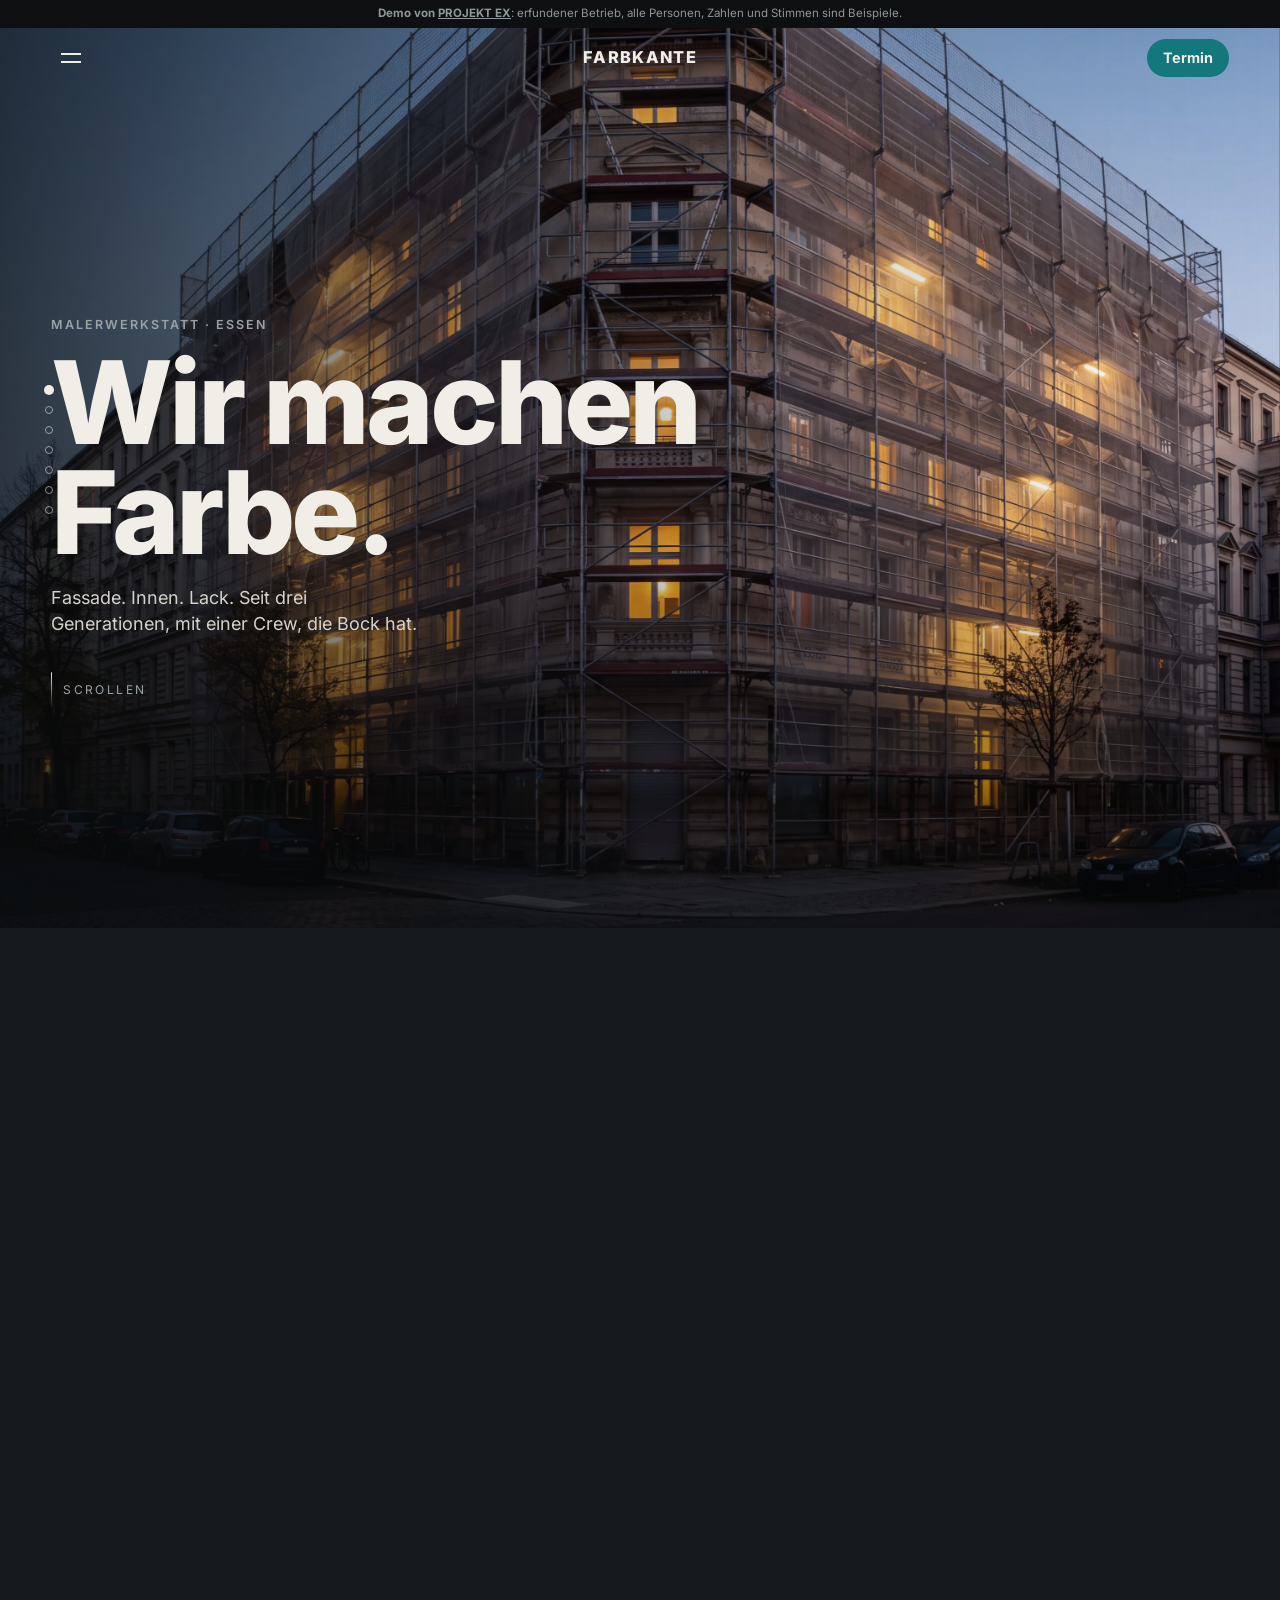
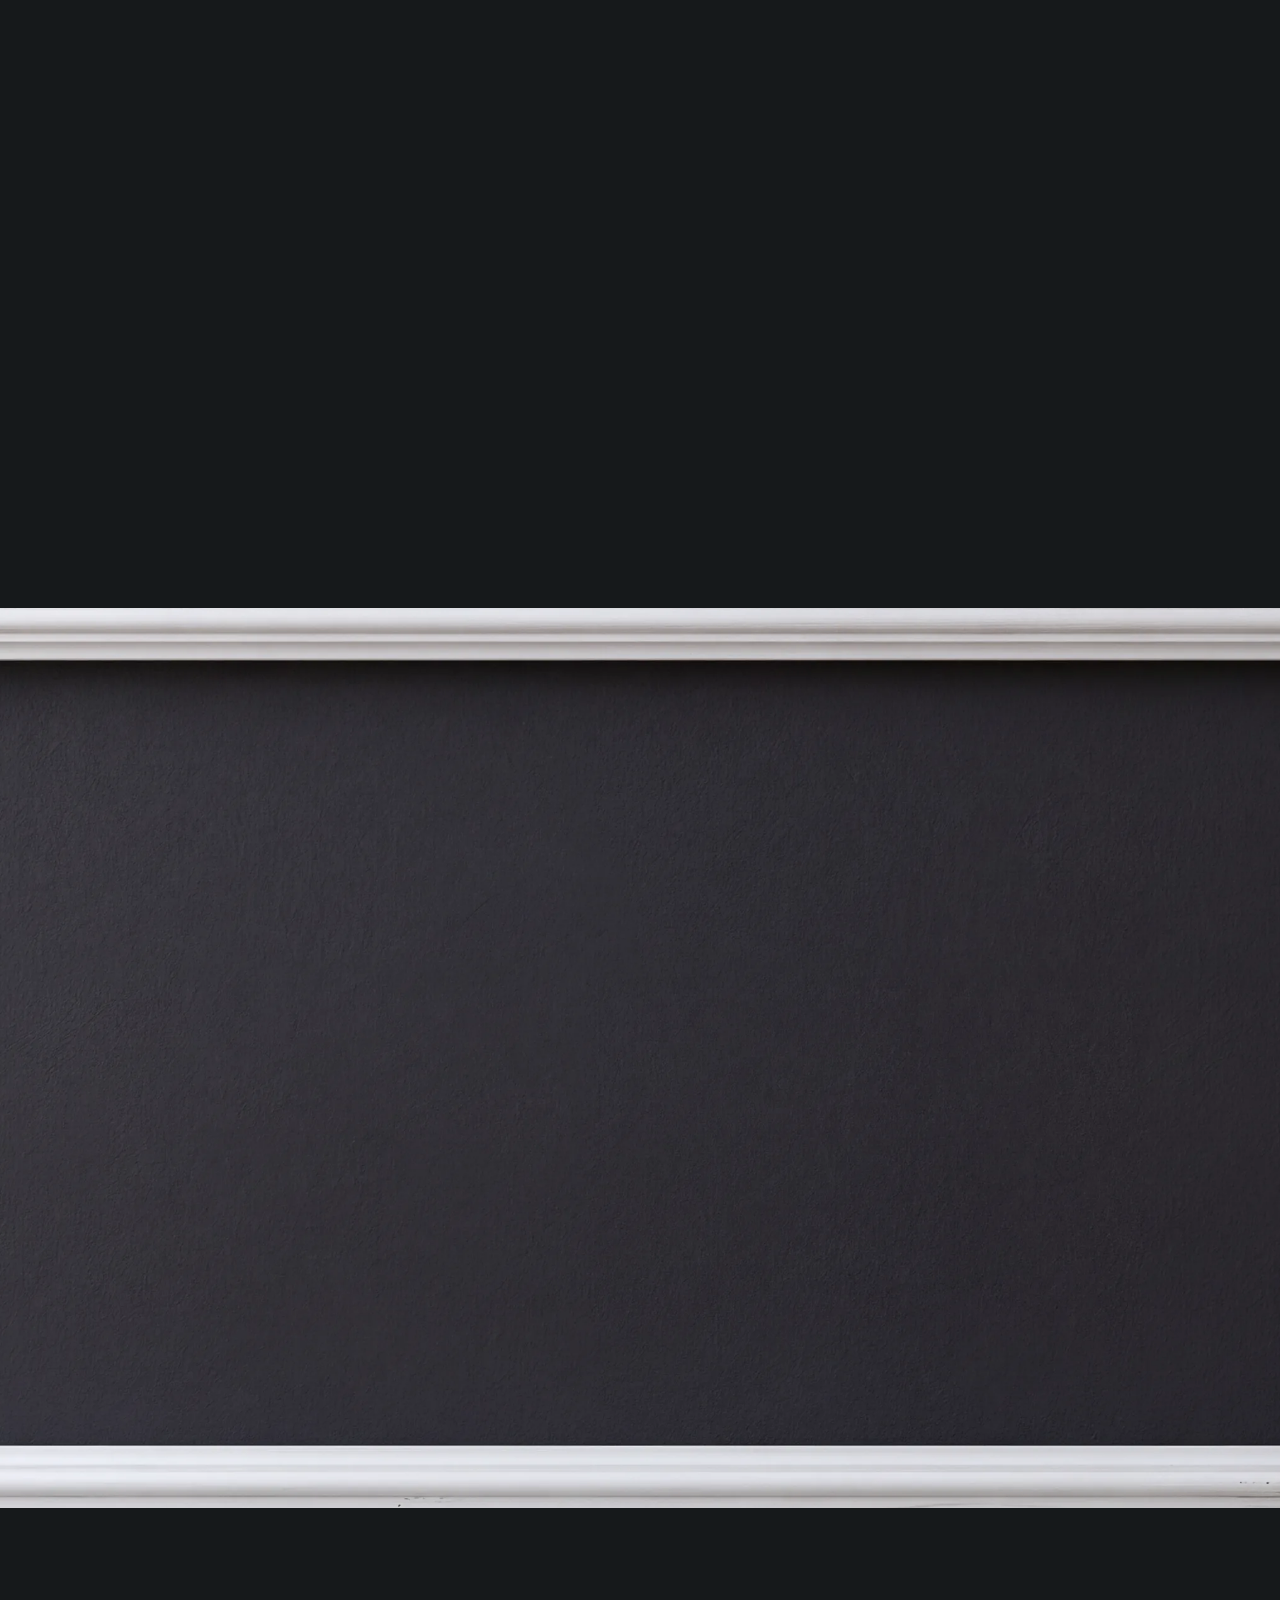
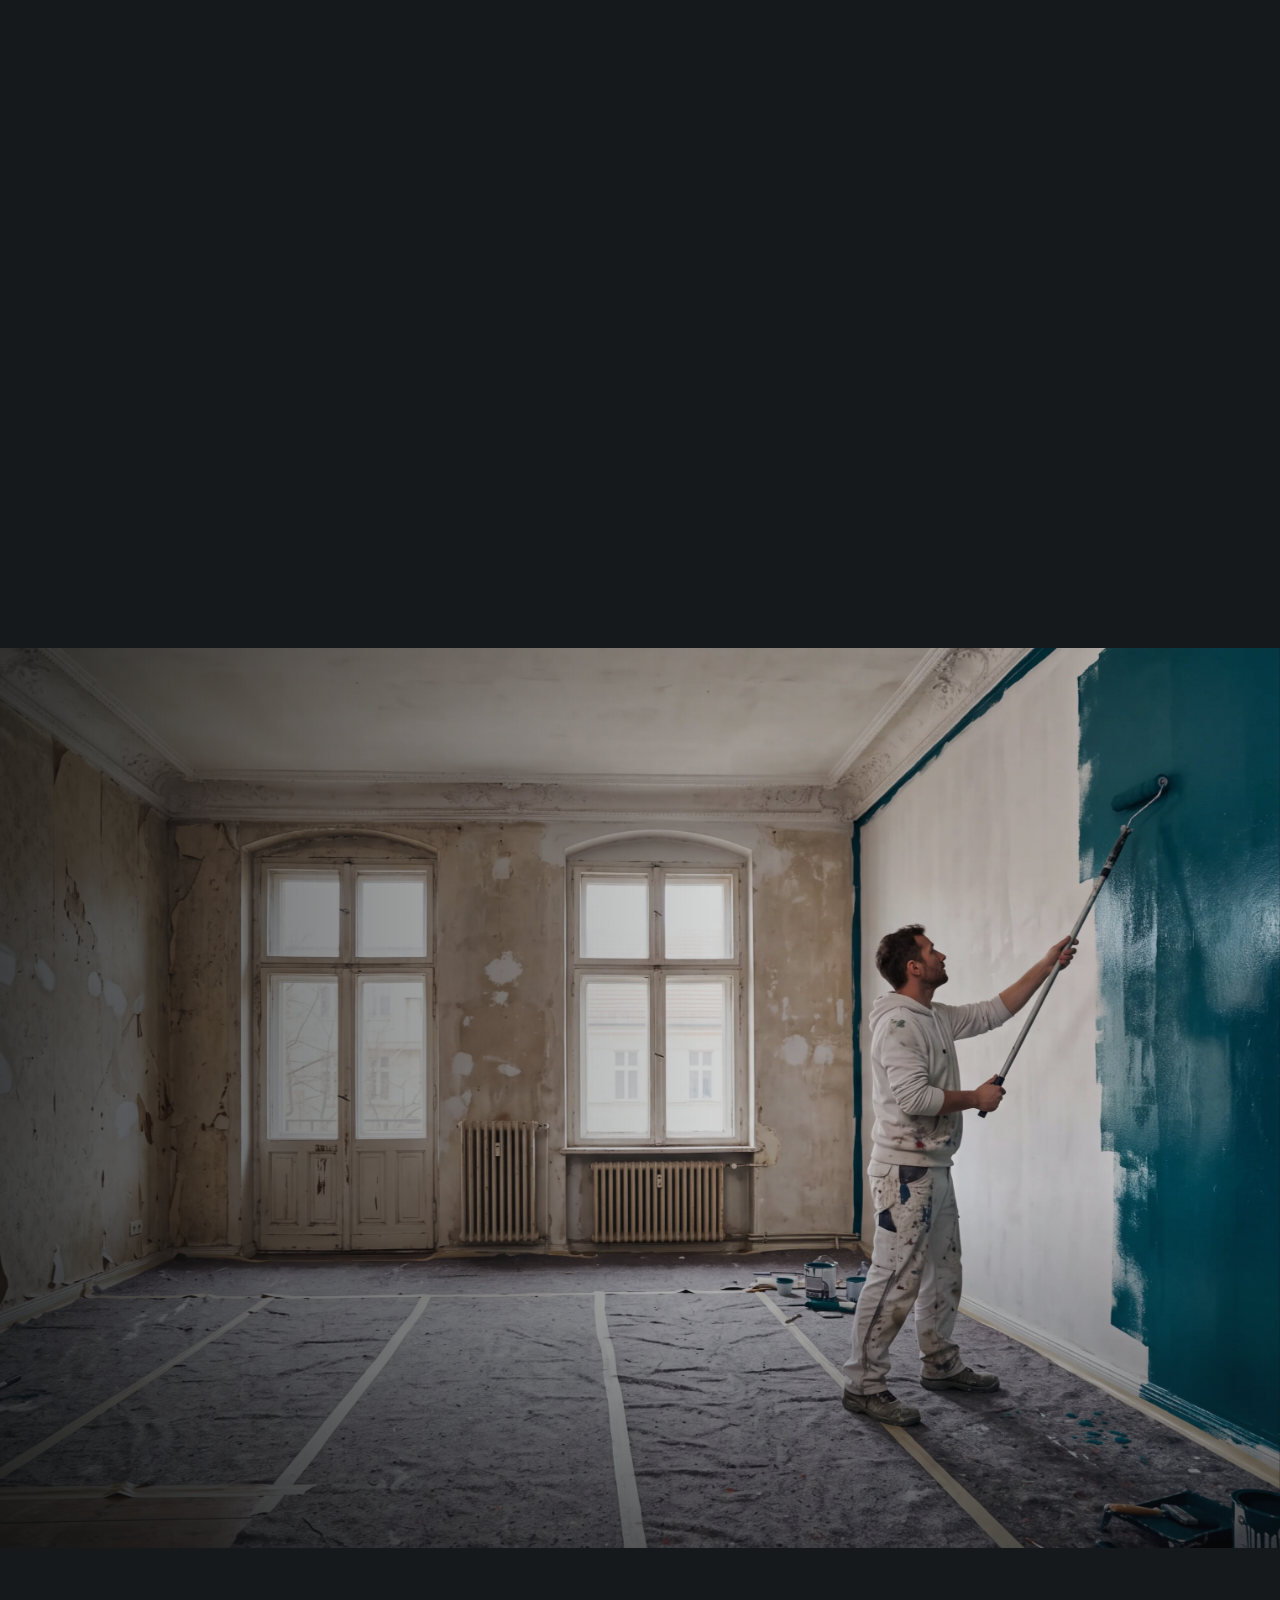
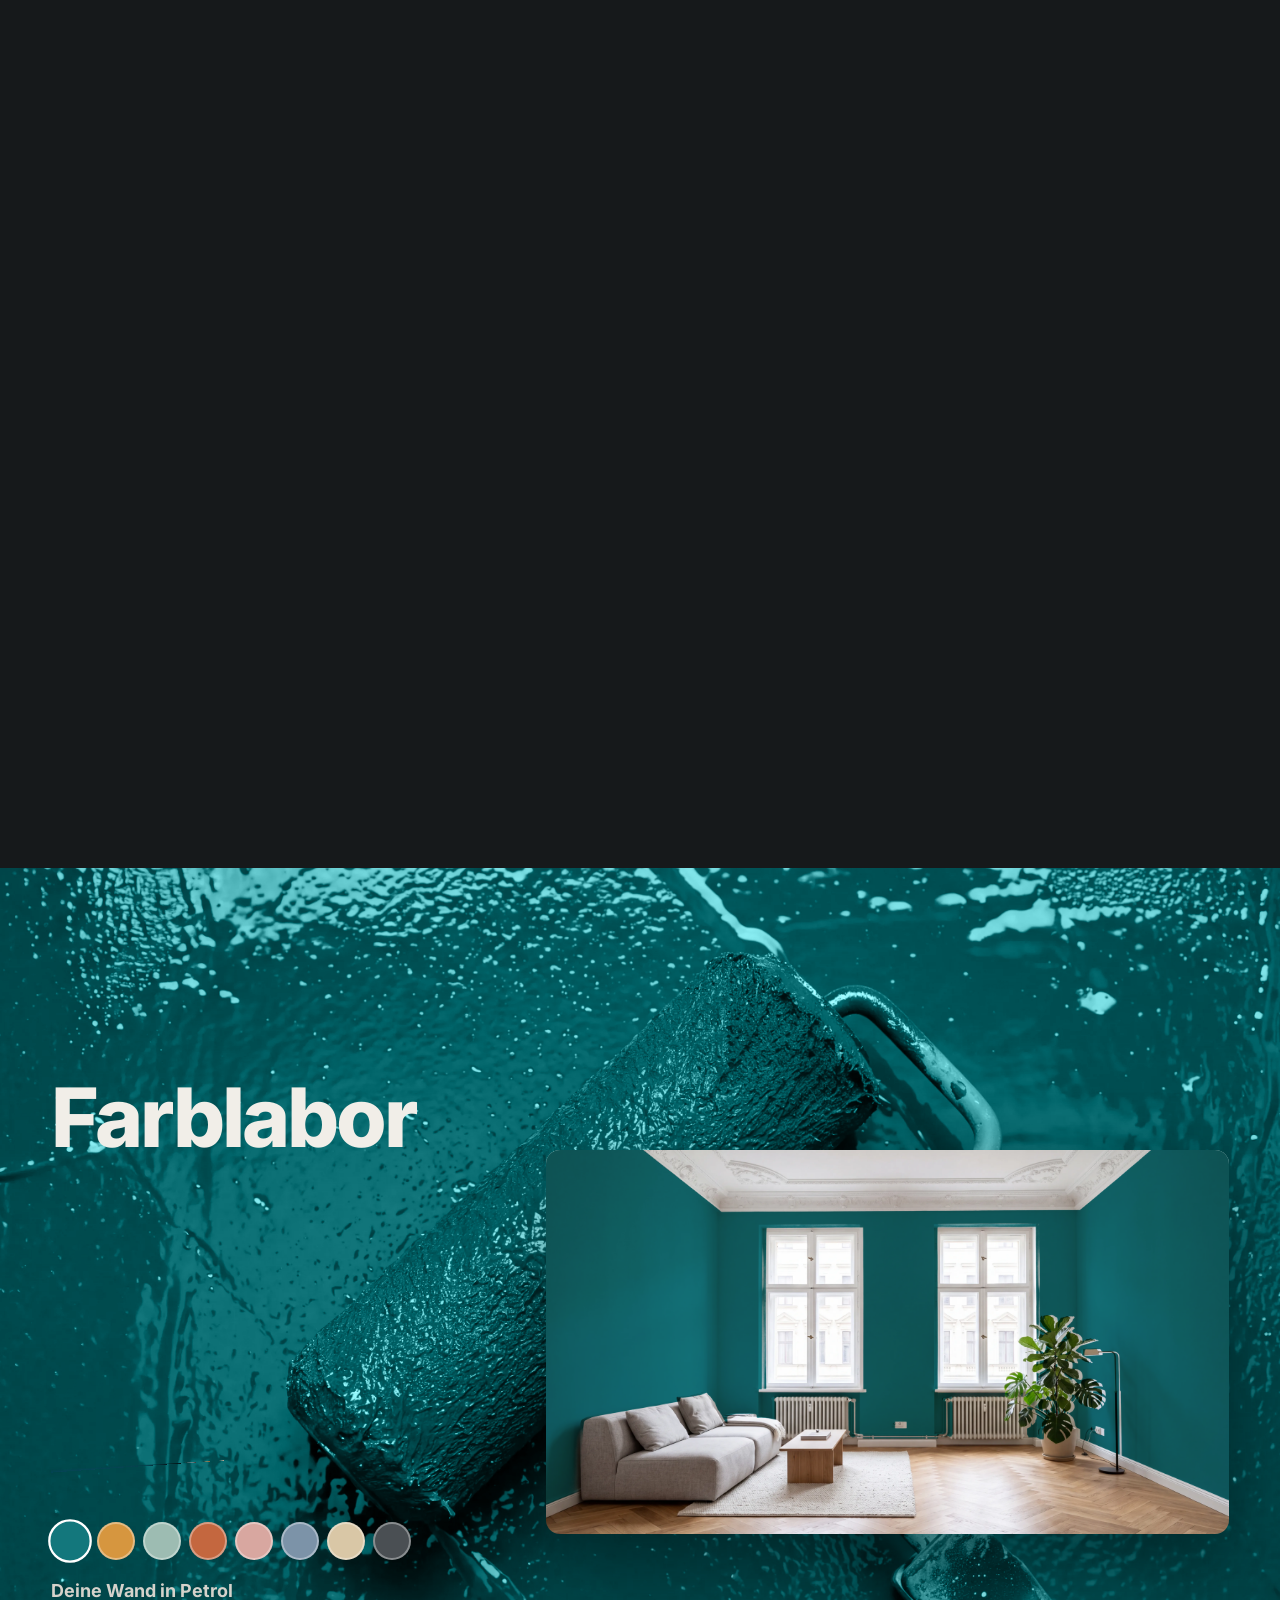
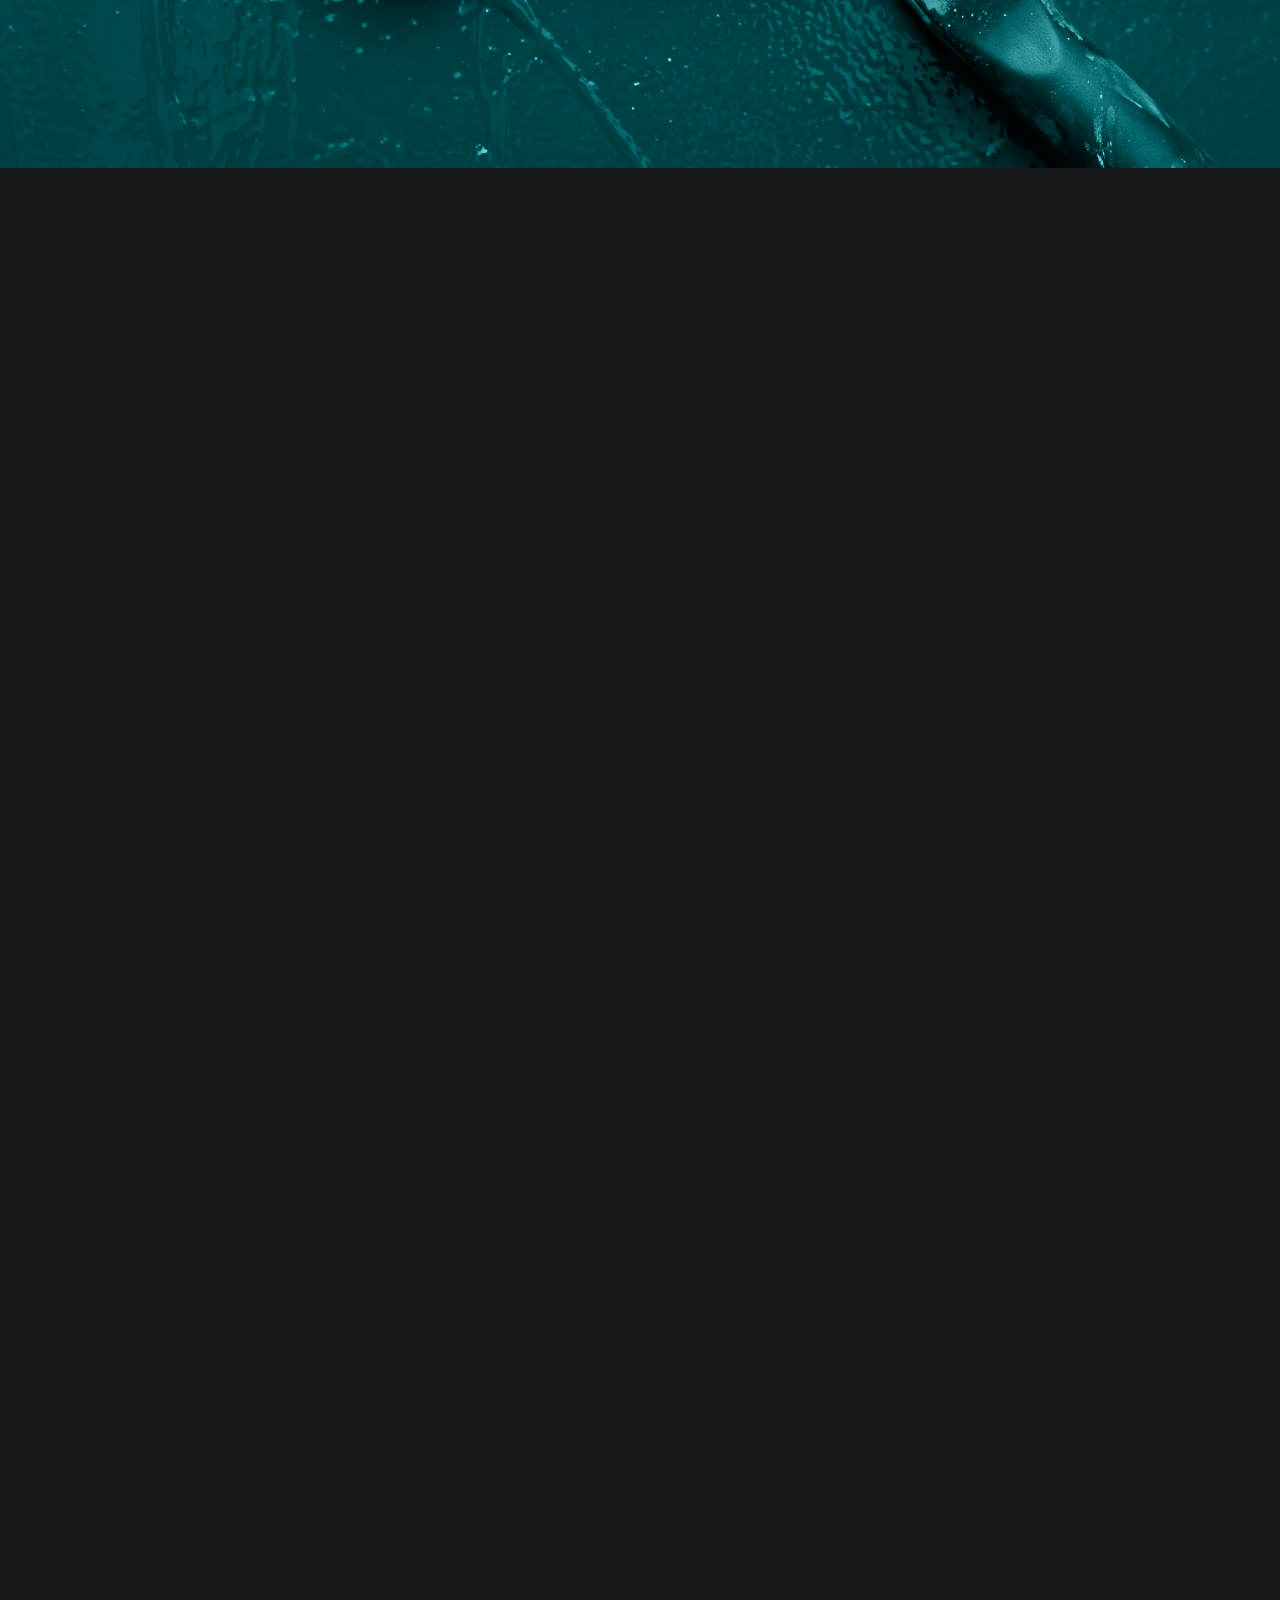
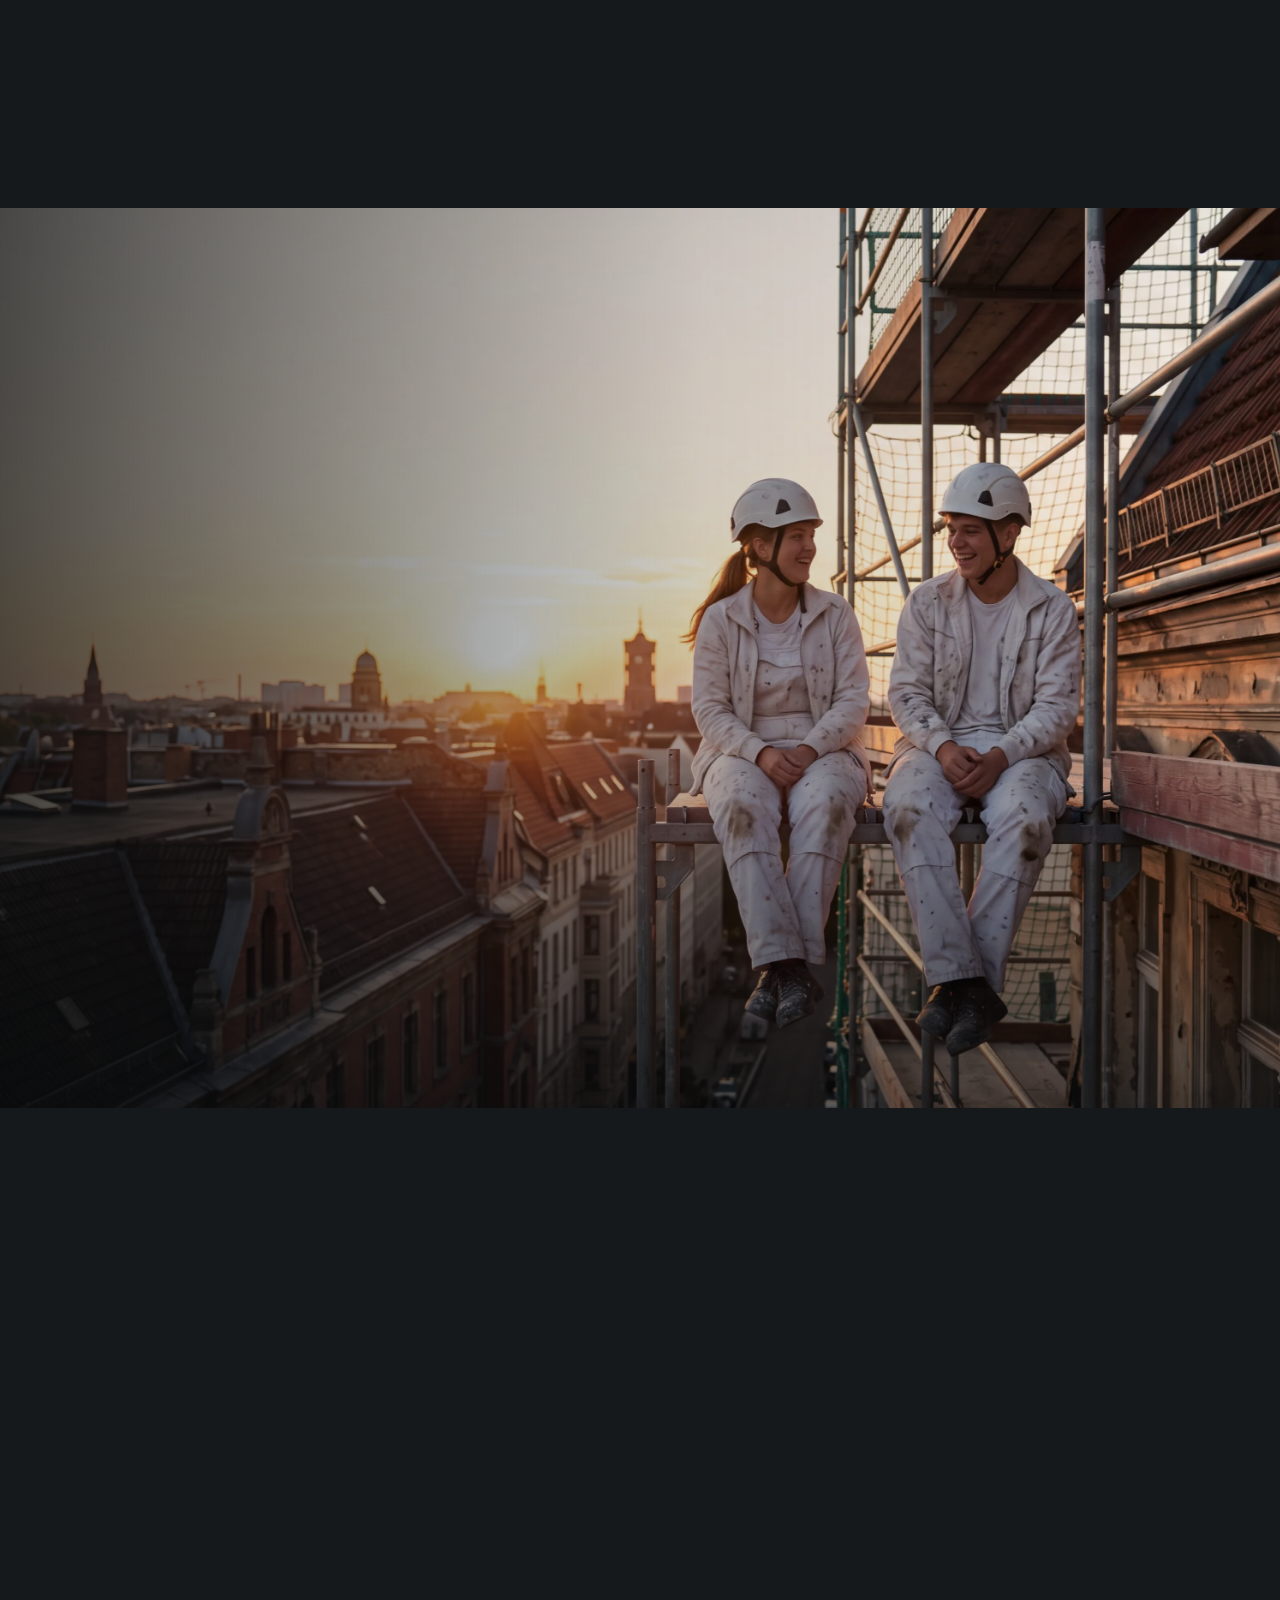
==== site/index.html @ 53152d15 "Karriere: Film (Draft 1) eingebaut Co-Authored-By: Claude Opus 5.5 <noreply@anthropic.com>" ====
<!doctype html>
<html lang="de">
<head>
<meta charset="utf-8">
<meta name="viewport" content="width=device-width,initial-scale=1,viewport-fit=cover">
<title>FARBKANTE Malerwerkstatt (Demo)</title>
<meta name="description" content="Demo von PROJEKT EX: Website für einen erfundenen Maler- und Lackiererbetrieb.">
<meta name="theme-color" content="#16191b">
<link rel="icon" href="data:image/svg+xml,%3Csvg xmlns='http://www.w3.org/2000/svg' viewBox='0 0 64 64'%3E%3Crect width='64' height='64' rx='14' fill='%2316191b'/%3E%3Crect x='10' y='22' width='38' height='16' rx='4' fill='%23138086'/%3E%3Cpath d='M48 30h6v14H36v8' fill='none' stroke='%23e9e6df' stroke-width='4'/%3E%3C/svg%3E">
<link rel="stylesheet" href="assets/css/style.css?v=1795150865">
<script>try{fetch('version.txt?'+Date.now(),{cache:'no-store'}).then(function(r){return r.ok?r.text():''}).then(function(v){v=v.trim();if(v&&v!=='1795150865'&&location.search.indexOf('v='+v)<0){var u=new URL(location.href);u.searchParams.set('v',v);location.replace(u.href)}}).catch(function(){})}catch(e){}</script>
</head>
<body>
<div class="demo"><span class="for">So könnte das für <span data-firma></span> aussehen. </span><b>Demo von <a href="https://projektex.de/" rel="noopener">PROJEKT EX</a></b>: erfundener Betrieb, alle Personen, Zahlen und Stimmen sind Beispiele.</div>

<header class="nav">
  <button class="nav-menu" aria-label="Menü öffnen" aria-expanded="false"><span></span><span></span></button>
  <a class="nav-brand" href="#top">FARBKANTE</a>
  <a class="nav-cta" href="#termin">Termin</a>
</header>
<nav class="menu" aria-label="Kapitel">
  <a href="#fassade">Fassade</a><a href="#leistungen">Leistungen</a><a href="#raum">Raum für Raum</a><a href="#farblabor">Farblabor</a><a href="#foto">Angebot per Foto</a><a href="#karriere">Karriere</a><a href="#bewerben">Bewerben</a><a href="#termin">Termin</a>
</nav>
<div class="dots" aria-hidden="true"></div>

<main id="top">

<!-- 1 FILM: Fassade -->
<section class="ch film" id="fassade" data-ch="fassade" style="--h:420vh">
  <div class="stage">
    <div class="media">
      <video class="vid" muted playsinline preload="auto" data-src="assets/vid/fassade"></video>
      <img class="still" data-img="f1-geruest-netz" alt="Altbau mit Gerüst und Netz in der Dämmerung">
    </div>
    <div class="shade"></div>
    <div class="beat b-hero">
      <p class="kicker">Malerwerkstatt · Essen</p>
      <h1>Wir machen<br>Farbe.</h1>
      <p class="sub">Fassade. Innen. Lack. Seit drei Generationen, mit einer Crew, die Bock hat.</p>
      <p class="hint">Scrollen</p>
    </div>
    <div class="beat b-2"><h2>Erst das Gerüst.</h2></div>
    <div class="beat b-3"><h2>Dann die Farbe.</h2></div>
    <div class="tag">Fassade</div>
    <div class="window">
      <img class="still" data-img="f3-fenster" alt="Offenes Fenster in frisch gestrichener Ockerfassade">
    </div>
    <div class="wipe"></div>
  </div>
</section>

<!-- 2 MOTION: Leistungen -->
<section class="ch motion" id="leistungen" data-ch="leistungen" style="--h:360vh">
  <div class="stage">
    <img class="still frame-img" data-img="m2-rahmen" alt="">
    <div class="frame-in">
      <div class="stripes">
        <img class="stripe-img" data-img="m1-streifen" alt="">
        <button class="stripe" data-i="0" style="--c:var(--teal)"><span>Innen</span></button>
        <button class="stripe" data-i="1" style="--c:var(--ochre)"><span>Fassade</span></button>
        <button class="stripe" data-i="2" style="--c:var(--cream)"><span>Lack</span></button>
        <button class="stripe" data-i="3" style="--c:var(--sage)"><span>Tapete</span></button>
        <button class="stripe" data-i="4" style="--c:var(--grey)"><span>Spachtel</span></button>
      </div>
      <img class="roller" data-img="r1-rolle" data-png alt="">
    </div>
    <div class="ch-title"><p class="kicker">Was wir machen · Tippe auf einen Streifen</p></div>
    <div class="sheet" hidden>
      <button class="sheet-x" aria-label="Schließen">×</button>
      <p class="kicker"></p><h3></h3><p class="txt"></p>
      <ul class="pts"></ul>
    </div>
  </div>
</section>

<!-- 3 FILM: Raum für Raum -->
<section class="ch film" id="raum" data-ch="raum" style="--h:380vh">
  <div class="stage">
    <div class="media">
      <video class="vid" muted playsinline preload="auto" data-src="assets/vid/raum"></video>
      <img class="still" data-img="f4-raum" alt="Maler rollt Petrol auf die Wand eines Altbauzimmers">
    </div>
    <div class="shade"></div>
    <div class="beat b-1"><p class="kicker">Innen</p><h2>Raum für Raum.</h2></div>
    <ol class="steps" aria-label="Ablauf">
      <li>Abdecken</li><li>Spachteln</li><li>Grundieren</li><li>Streichen</li>
    </ol>
    <div class="beat b-2"><h2>Sauber.<br>Pünktlich.<br>Abgedeckt.</h2></div>
    <div class="tag">Raum für Raum</div>
    <div class="rollover">
      <img class="still" data-img="m3-teal-rolle" alt="">
    </div>
  </div>
</section>

<!-- 4 MOTION: Farblabor + Angebot per Foto -->
<section class="ch motion" id="farblabor" data-ch="farblabor" style="--h:460vh">
  <div class="stage">
    <img class="still lab-bg" data-img="m3-teal-rolle" alt="">
    <div class="lab-tint"></div>
    <div class="lab">
      <div class="lab-l">
        <h2 class="lab-h">Farblabor</h2>
        <div class="fan"><img class="still" data-img="m4-faecher" alt="Farbfächer"></div>
        <div class="chips" role="radiogroup" aria-label="Wandfarbe"></div>
        <p class="sub lab-name"></p>
      </div>
      <div class="lab-r">
        <div class="room" data-need="m5a-raum-weiss">
          <img class="still" data-img="m5a-raum-weiss" alt="Wohnzimmer im Altbau">
          <div class="wall"></div>
        </div>
        <div class="phone-scene" id="foto" data-need="m6-handy-wand">
          <img class="still" data-img="m6-handy-wand" alt="Hand hält Handy vor die Wand">
          <div class="screen">
            <div class="cam">
              <div class="measure"><i></i><i></i><i></i><i></i><b class="m2">0 m²</b></div>
            </div>
            <label class="shot">Angebot per Foto<input type="file" accept="image/*" capture="environment" hidden></label>
          </div>
        </div>
      </div>
    </div>
    <div class="calc">
      <p class="kicker">Angebot per Foto</p>
      <h3>Wand fotografieren. Maße schieben. Fertig.</h3>
      <label>Breite <output data-o="w"></output><input type="range" min="2" max="9" step="0.5" value="4.5" data-k="w"></label>
      <label>Höhe <output data-o="h"></output><input type="range" min="2.2" max="4.2" step="0.1" value="3.2" data-k="h"></label>
      <label>Wände <output data-o="n"></output><input type="range" min="1" max="4" step="1" value="4" data-k="n"></label>
      <p class="res"><b data-o="a">0</b> m² Wandfläche</p>
      <p class="fine">Kein Preis, keine Anmeldung. Der Meister meldet sich mit einem Termin.</p>
    </div>
  </div>
</section>

<!-- 5 FILM: Karriere -->
<section class="ch film" id="karriere" data-ch="karriere" style="--h:620vh">
  <div class="stage">
    <div class="media">
      <video class="vid" muted playsinline preload="auto" data-src="assets/vid/karriere"></video>
      <img class="still" data-img="f5-karriere" alt="Malerin und Azubi sitzen bei Sonnenuntergang auf dem Gerüst">
    </div>
    <div class="shade"></div>
    <div class="pk-dim"></div>
    <div class="beat b-1"><p class="kicker">Ausbildung & Jobs</p><h2>Oben ist die<br>Aussicht besser.</h2></div>
    <div class="pks" aria-label="Was du bei uns bekommst">
      <div class="pk" data-s="0"><span class="pk-n">01 / 05</span><div class="pk-w"><i class="pk-s"></i><h3>Feste Crew.</h3></div><p>Statt Zeitarbeit. Du weißt, mit wem du morgen auf dem Gerüst stehst.</p></div>
      <div class="pk" data-s="1"><span class="pk-n">02 / 05</span><div class="pk-w"><i class="pk-s"></i><h3>Führerschein?</h3></div><p>Zahlen wir. Klasse B, ab dem zweiten Lehrjahr.</p></div>
      <div class="pk" data-s="3"><span class="pk-n">03 / 05</span><div class="pk-w"><i class="pk-s"></i><h3>Meister?</h3></div><p>Zahlen wir mit. Und du bekommst die Zeit dafür.</p></div>
      <div class="pk dark" data-s="2"><span class="pk-n">04 / 05</span><div class="pk-w"><i class="pk-s"></i><h3>Eigenes Werkzeug.</h3></div><p>Ab Tag 1. Deine Rolle, dein Spachtel, deine Kiste.</p></div>
      <div class="pk" data-s="0"><span class="pk-n">05 / 05</span><div class="pk-w"><i class="pk-s"></i><h3>Bock auf Farbe?</h3></div><p>Bewerben dauert 60 Sekunden. Scroll weiter.</p></div>
    </div>
  </div>
</section>

<!-- 6 MOTION: Bewerben in 60 Sekunden -->
<section class="ch motion" id="bewerben" data-ch="bewerben">
  <div class="stage static">
    <i class="ap-bg s0" data-stroke="0"></i><i class="ap-bg s1" data-stroke="1"></i>
    <div class="apply">
      <div class="phone3d">
        <div class="phone">
          <div class="island"></div>
          <div class="pscreen">
            <div class="ps-top"><b>FARBKANTE</b><span class="prog">Schritt 1 von 6</span></div>
            <div class="ps-bar"><i></i></div>
            <div class="deck" aria-live="polite"></div>
            <div class="deck-nav"><button class="no" aria-label="Links">←</button><span class="dn-hint">wischen oder tippen</span><button class="yes" aria-label="Rechts">→</button></div>
          </div>
        </div>
      </div>
      <div class="apply-t">
        <p class="kicker">Jobs & Ausbildung</p>
        <h2>Bewerben in<br><span class="mk"><i class="mk-s" data-stroke="0"></i><span>60 Sekunden.</span></span><br>Ohne Lebenslauf.</h2>
        <p class="ap-sub">Fünf Fragen wischen, Kontakt eintragen, fertig. Wir rufen dich an.</p>
        <div class="roles" role="radiogroup" aria-label="Ich will"><button aria-pressed="true">Ausbildung</button><button aria-pressed="false">Geselle</button><button aria-pressed="false">Quereinstieg</button></div>
        <div class="clock"><svg viewBox="0 0 44 44" aria-hidden="true"><circle cx="22" cy="22" r="19"/><circle class="ring" cx="22" cy="22" r="19"/></svg><div><small>Deine Zeit</small><b>0:00</b></div></div>
      </div>
    </div>
  </div>
</section>

<!-- 7 MOTION: Finale -->
<section class="ch motion" id="termin" data-ch="finale" style="--h:150vh">
  <div class="stage">
    <div class="paint">
      <i class="fin-s" data-stroke="0"></i>
      <div class="word">FARBKANTE</div>
      <img class="roller" data-img="r1-rolle" data-png alt="">
    </div>
    <div class="fin">
      <p class="stars" aria-label="5 von 5 Sternen (Beispiel)">★★★★★ <small>4,9 aus 212 Bewertungen · Beispiel</small></p>
      <div class="btns"><button class="btn" data-open="termin">Termin anfragen</button><a class="btn ghost" href="#bewerben">Jetzt bewerben</a></div>
    </div>
  </div>
</section>

<section class="stimmen" aria-label="Bewertungen (Beispiel)">
  <div class="cards">
    <figure><blockquote>„Alles abgedeckt, alles sauber, am Freitag fertig wie versprochen.“</blockquote><figcaption>Sandra K. · Wohnung, Rüttenscheid · Beispiel</figcaption></figure>
    <figure><blockquote>„Die Fassade sieht aus wie neu. Das Gerüst stand keinen Tag länger als nötig.“</blockquote><figcaption>Hausverwaltung M. · Beispiel</figcaption></figure>
    <figure><blockquote>„Farbe im Farblabor ausgesucht, Foto geschickt, zwei Tage später war der Meister da.“</blockquote><figcaption>Jonas B. · Altbau, Holsterhausen · Beispiel</figcaption></figure>
  </div>
  <div class="social"><span>Instagram</span><span>TikTok</span><span>WhatsApp</span><span>Google</span><small>Beispiel-Kanäle</small></div>
</section>

<footer class="foot">
  <p><b>FARBKANTE</b> Malerwerkstatt · Musterstraße 1 · 45127 Essen (Demo)</p>
  <p><a href="#termin">Termin</a> · <a href="#bewerben">Jobs</a> · <span>Impressum</span> · <span>Datenschutz</span></p>
</footer>
</main>

<dialog class="modal" id="m-termin">
  <form method="dialog">
    <h3>Termin anfragen</h3>
    <label>Was soll gemacht werden?<select><option>Innen streichen</option><option>Fassade</option><option>Lackieren</option><option>Tapezieren</option><option>Spachteltechnik</option></select></label>
    <label>Name<input type="text" autocomplete="off"></label>
    <label>Telefon<input type="tel" autocomplete="off"></label>
    <p class="fine">Demo: Es wird nichts gesendet.</p>
    <button class="btn">Anfrage senden</button>
  </form>
</dialog>
<div class="toast" role="status" hidden></div>

<script src="assets/js/img.js?v=1795150865"></script>
<script src="assets/js/app.js?v=1795150865"></script>
</body>
</html>
---- site/assets/css/style.css ----
@font-face{font-family:"Inter";src:url("../fonts/inter.woff2") format("woff2");font-weight:100 900;font-display:swap}
@font-face{font-family:"Grotesk";src:url("../fonts/grotesk.woff2") format("woff2");font-weight:300 700;font-display:swap}

:root{
  --bg:#16191b;--bg2:#1e2225;--bg3:#262b2f;--ink:#f1eee8;--muted:#9aa2a6;--line:rgba(241,238,232,.14);
  --teal:#13777c;--teal-d:#0c5559;--ochre:#d6963f;--cream:#e8dcc4;--sage:#9dbcb2;--grey:#74787a;--gold:#f2c14e;
  --r:14px;--pad:clamp(16px,4vw,56px);
  --h1:clamp(3rem,9vw,8.4rem);--h2:clamp(2.2rem,6vw,5.4rem);--h3:clamp(1.3rem,2.4vw,1.9rem);
  color-scheme:dark;
}
@media (prefers-color-scheme:dark){:root:not([data-theme="light"]){--bg:#16191b}}
:root[data-theme="dark"]{--bg:#16191b}

*{box-sizing:border-box}
html{scroll-behavior:auto;-webkit-text-size-adjust:100%}
body{margin:0;background:var(--bg);color:var(--ink);font-family:Inter,system-ui,sans-serif;line-height:1.45;overflow-x:hidden}
img,video{display:block}
button{font:inherit;color:inherit;background:none;border:0;cursor:pointer}
a{color:inherit}
h1,h2,h3{font-weight:800;letter-spacing:-.035em;line-height:.95;margin:0}
h1{font-size:var(--h1)}h2{font-size:var(--h2)}h3{font-size:var(--h3);line-height:1.1}
.kicker{font-size:.78rem;letter-spacing:.16em;text-transform:uppercase;color:var(--muted);margin:0 0 .9rem;font-weight:600}
.sub{color:#d5d2cb;font-size:clamp(1rem,1.4vw,1.2rem);max-width:34ch;margin:1.1rem 0 0}
.fine{font-size:.78rem;color:var(--muted)}

/* Demo-Leiste + Kopf */
.demo{position:relative;z-index:60;background:#0d0f10;color:#8f979b;font-size:.72rem;padding:6px var(--pad);text-align:center;line-height:1.35}
.demo .for{display:none}.has-firma .demo .for{display:inline;color:var(--ink)}
.nav{position:fixed;z-index:50;top:28px;left:0;right:0;display:grid;grid-template-columns:1fr auto 1fr;align-items:center;padding:10px var(--pad);transition:top .3s,background .3s}
.scrolled .nav{top:0;background:rgba(16,18,19,.72);backdrop-filter:blur(10px);-webkit-backdrop-filter:blur(10px)}
.nav-brand{justify-self:center;font-weight:800;letter-spacing:.08em;text-decoration:none;font-size:1.02rem}
.nav-menu{justify-self:start;width:40px;height:40px;display:grid;place-content:center;gap:6px}
.nav-menu span{display:block;width:20px;height:2px;background:var(--ink);transition:transform .3s}
.menu-open .nav-menu span:first-child{transform:translateY(4px) rotate(45deg)}.menu-open .nav-menu span:last-child{transform:translateY(-4px) rotate(-45deg)}
.nav-cta{justify-self:end;text-decoration:none;font-weight:700;font-size:.9rem;padding:.55rem 1rem;border-radius:99px;background:var(--teal)}
.menu{position:fixed;inset:0;z-index:45;background:rgba(14,16,17,.96);display:flex;flex-direction:column;justify-content:center;gap:.4rem;padding:var(--pad);opacity:0;pointer-events:none;transition:opacity .35s}
.menu a{font-size:clamp(1.8rem,5vw,3.4rem);font-weight:800;letter-spacing:-.03em;text-decoration:none;transform:translateY(12px);transition:transform .4s,color .2s}
.menu a:hover{color:var(--teal)}
.menu-open .menu{opacity:1;pointer-events:auto}.menu-open .menu a{transform:none}
.dots{position:fixed;z-index:40;left:calc(var(--pad) - 6px);top:50%;transform:translateY(-50%);display:flex;flex-direction:column;gap:12px}
.dots i{width:8px;height:8px;border-radius:50%;border:1.5px solid rgba(241,238,232,.55);transition:background .3s,transform .3s}
.dots i.on{background:var(--ink);transform:scale(1.25)}

/* Kapitel */
.ch{position:relative;height:var(--h,300vh)}
.stage{position:sticky;top:0;height:100vh;height:100svh;overflow:hidden;background:var(--bg)}
.stage.static{position:relative;height:auto;min-height:100svh}
.still,.vid{position:absolute;inset:0;width:100%;height:100%;object-fit:cover}
.ph{background:linear-gradient(135deg,#22282c,#14171a)}
.ph::after{content:attr(data-ph);position:absolute;left:50%;top:50%;transform:translate(-50%,-50%);font-size:.75rem;color:#59636a;letter-spacing:.1em;text-transform:uppercase;white-space:nowrap}
.media{position:absolute;inset:0;transform:scale(var(--z,1));transform-origin:var(--zo,50% 50%);will-change:transform}
.vid{opacity:0;transition:opacity .4s}.has-vid .vid{opacity:1}.has-vid .media>.still{opacity:0}
.shade{position:absolute;inset:0;background:linear-gradient(90deg,rgba(10,12,13,.72),rgba(10,12,13,.18) 55%,transparent),linear-gradient(0deg,rgba(10,12,13,.55),transparent 40%);pointer-events:none}
.beat{position:absolute;left:var(--pad);right:var(--pad);bottom:clamp(90px,16vh,170px);opacity:0;transform:translateY(24px);will-change:opacity,transform;pointer-events:none}
.beat.b-hero{bottom:auto;top:50%;transform:translateY(-40%)}
.hint{margin-top:2.2rem;font-size:.75rem;letter-spacing:.2em;text-transform:uppercase;color:var(--muted);display:flex;align-items:center;gap:.7rem}
.hint::before{content:"";width:1px;height:36px;background:linear-gradient(var(--ink),transparent);animation:drip 1.8s infinite}
@keyframes drip{0%{transform:scaleY(0);transform-origin:top}50%{transform:scaleY(1);transform-origin:top}51%{transform-origin:bottom}100%{transform:scaleY(0);transform-origin:bottom}}
.tag{position:absolute;left:var(--pad);bottom:28px;padding:.45rem .8rem;border-radius:8px;background:rgba(14,16,17,.72);font-size:.85rem;font-weight:600;opacity:0;transition:opacity .4s}
.tag.on{opacity:1}

/* Fassade → Fenster */
.window{position:absolute;inset:0;opacity:0;transform:scale(var(--wz,1));transform-origin:50% 48%;will-change:transform,opacity}
.wipe{position:absolute;inset:0;background:var(--bg);opacity:0;pointer-events:none}

/* Leistungen */
.frame-img{transform:scale(var(--fz,1));transform-origin:50% 50%}
.frame-in{position:absolute;left:var(--fx0,21%);top:var(--fy0,19%);width:var(--fw,58%);height:var(--fh,62%)}
.stripes{position:absolute;inset:0}
.stripe-img{display:none}
.stripe{mix-blend-mode:lighten;position:absolute;left:0;width:100%;top:var(--y0);height:var(--bh);background-image:var(--src);background-size:100% calc(100% / var(--bf));background-position:0 var(--bp);background-repeat:no-repeat;clip-path:inset(0 calc(100% - var(--rv,0%)) 0 0);text-align:left;padding-left:clamp(10px,2vw,26px);display:flex;align-items:center}
.stripe.noimg{background:var(--c)}
.stripe span{font-weight:800;font-size:clamp(.95rem,2.3vw,1.9rem);letter-spacing:-.02em;color:#fff;text-shadow:0 1px 10px rgba(0,0,0,.35);opacity:var(--lo,0);transform:translateX(calc((1 - var(--lo,0)) * -14px))}
.stripe[data-i="2"] span{color:#2a2620;text-shadow:none}
.stripe:hover span,.stripe:focus-visible span{text-decoration:underline;text-underline-offset:6px}
.roller{position:absolute;width:clamp(90px,15vw,230px);height:auto;pointer-events:none;transform:translate(-30%,-34%);filter:drop-shadow(0 10px 18px rgba(0,0,0,.45));will-change:left,top}
.roller.ph{width:90px;height:120px}
.ch-title{position:absolute;left:0;right:0;bottom:clamp(14px,3vh,30px);text-align:center;opacity:var(--to,0)}
.ch-title .kicker{margin:0;color:#c9cdcf}
.sheet{position:absolute;right:var(--pad);bottom:var(--pad);width:min(420px,calc(100% - 2*var(--pad)));background:rgba(22,25,27,.94);backdrop-filter:blur(12px);-webkit-backdrop-filter:blur(12px);border:1px solid var(--line);border-left:6px solid var(--c,var(--teal));border-radius:var(--r);padding:1.4rem 1.4rem 1.2rem;animation:up .35s ease-out}
.sheet h3{margin-bottom:.6rem}.sheet .txt{color:#d5d2cb;margin:0 0 .8rem}.sheet .pts{margin:0;padding-left:1.1rem;color:var(--muted);font-size:.92rem}
.sheet-x{position:absolute;right:10px;top:6px;font-size:1.6rem;line-height:1;padding:6px}
@keyframes up{from{opacity:0;transform:translateY(16px)}}

/* Raum */
.steps{position:absolute;right:var(--pad);top:clamp(90px,14vh,140px);list-style:none;margin:0;padding:0;display:flex;flex-direction:column;gap:.45rem;counter-reset:s}
.steps li{counter-increment:s;display:flex;align-items:center;gap:.7rem;font-weight:700;font-size:clamp(.9rem,1.4vw,1.1rem);opacity:.35;transition:opacity .3s}
.steps li::before{content:counter(s);width:28px;height:28px;border-radius:50%;display:grid;place-items:center;border:1.5px solid currentColor;font-size:.8rem}
.steps li.on{opacity:1}.steps li.on::before{background:var(--teal);border-color:var(--teal)}
.rollover{position:absolute;inset:0;transform:translateX(var(--rx,-105%));will-change:transform}
.rollover::after{content:"";position:absolute;top:0;bottom:0;right:-60px;width:60px;background:linear-gradient(90deg,rgba(19,119,124,.85),transparent)}

/* Farblabor */
.lab-bg{filter:brightness(calc(.92 * var(--lb,1)));transition:filter .8s ease}
.lab-tint{position:absolute;inset:0;background:var(--wall,#13777c);mix-blend-mode:color;transition:background-color .8s ease;pointer-events:none}
.lab{position:absolute;inset:0;display:grid;grid-template-columns:42% 58%;align-items:center;padding:90px var(--pad) 40px}
.lab-l{position:relative;z-index:2}
.lab-h{font-size:clamp(2.6rem,6.4vw,6rem);opacity:var(--lo,1)}
.fan{position:relative;width:min(100%,440px);aspect-ratio:1.32;margin-top:1rem;overflow:hidden;border-radius:14px;box-shadow:0 18px 50px rgba(0,0,0,.35);-webkit-mask-image:conic-gradient(from 266deg at 43% 86%,#000 var(--fa,0deg),transparent calc(var(--fa,0deg) + 1deg));mask-image:conic-gradient(from 266deg at 43% 86%,#000 var(--fa,0deg),transparent calc(var(--fa,0deg) + 1deg))}
.fan .still{inset:auto;left:0;top:-7%;width:156%;height:auto;max-width:none;object-fit:fill}
.chips{display:flex;flex-wrap:wrap;gap:8px;margin-top:1rem}
.chip{width:38px;height:38px;border-radius:50%;background:var(--c);border:2px solid rgba(255,255,255,.35);transition:transform .2s,border-color .2s}
.chip[aria-checked="true"]{border-color:#fff;transform:scale(1.15)}
.lab-name{min-height:1.6em;font-weight:700}
.lab-r{position:relative;height:100%;display:grid;place-items:center}
.room,.phone-scene{position:absolute;width:100%;aspect-ratio:16/9;border-radius:var(--r);overflow:hidden;box-shadow:0 30px 80px rgba(0,0,0,.45);will-change:transform,opacity}
.room .wall{position:absolute;inset:0;background:var(--wall,transparent);mix-blend-mode:multiply;-webkit-mask-image:var(--mask);mask-image:var(--mask);-webkit-mask-size:100% 100%;mask-size:100% 100%;transition:background .6s}
.room.nomask .wall{display:none}
.phone-scene{opacity:0;transform:translateY(40px) scale(.96)}
.screen{position:absolute;left:var(--sx0,43%);top:var(--sy0,14%);width:var(--sw,14%);height:var(--sh,62%);border-radius:var(--sr,10px);overflow:hidden;background:#0b0d0e;display:flex;flex-direction:column}
.cam{position:relative;flex:1;background:var(--camimg,linear-gradient(160deg,#145d61,#0d3f42));background-size:cover;background-position:center}
.measure{position:absolute;left:50%;top:46%;width:var(--mw,62%);height:var(--mh,44%);transform:translate(-50%,-50%);border:1.5px solid rgba(120,255,240,.9);box-shadow:0 0 14px rgba(80,255,230,.6),inset 0 0 14px rgba(80,255,230,.35);transition:width .35s,height .35s}
.measure i{position:absolute;width:9px;height:9px;border:2px solid #fff;background:rgba(0,0,0,.3)}
.measure i:nth-child(1){left:-5px;top:-5px}.measure i:nth-child(2){right:-5px;top:-5px}.measure i:nth-child(3){left:-5px;bottom:-5px}.measure i:nth-child(4){right:-5px;bottom:-5px}
.m2{position:absolute;left:50%;bottom:-2.1em;transform:translateX(-50%);background:#fff;color:#111;border-radius:99px;padding:.15em .6em;font-size:clamp(.5rem,.8vw,.72rem);white-space:nowrap}
.shot{display:block;margin:6% 8% 9%;padding:.5em;border-radius:99px;background:#fff;color:#111;text-align:center;font-weight:700;font-size:clamp(.45rem,.75vw,.7rem);cursor:pointer}
.calc{position:absolute;left:var(--pad);bottom:var(--pad);width:min(380px,calc(100% - 2*var(--pad)));background:rgba(14,16,17,.86);backdrop-filter:blur(10px);-webkit-backdrop-filter:blur(10px);border:1px solid var(--line);border-radius:var(--r);padding:1.2rem 1.3rem;opacity:0;transform:translateY(20px);pointer-events:none;transition:opacity .4s,transform .4s;z-index:3}
.calc.on{opacity:1;transform:none;pointer-events:auto}
.calc h3{font-size:1.15rem;margin-bottom:.8rem}
.calc label{display:grid;grid-template-columns:1fr auto;gap:.2rem .6rem;font-size:.85rem;color:var(--muted);margin:.5rem 0}
.calc output{color:var(--ink);font-weight:700}
.calc input{grid-column:1/-1;accent-color:var(--teal);width:100%}
.res{margin:.8rem 0 .3rem;font-size:1.05rem}.res b{font-size:2rem;letter-spacing:-.03em}

/* Karriere */
.perks{list-style:none;margin:0;padding:0;display:flex;flex-wrap:wrap;gap:10px;max-width:640px}
.perks li{background:rgba(19,119,124,.88);padding:.6rem 1rem;border-radius:99px;font-weight:700;font-size:clamp(.9rem,1.3vw,1.05rem)}

/* Bewerben */
#bewerben .stage{background:radial-gradient(ellipse at 30% 50%,#22282c,var(--bg) 70%)}
.apply{display:grid;grid-template-columns:minmax(260px,420px) 1fr;gap:clamp(24px,6vw,90px);align-items:center;min-height:100svh;padding:110px var(--pad) 60px}
.apply-phone{position:relative;aspect-ratio:var(--pa,9/16);width:100%;max-height:78svh;justify-self:center}
.apply-phone .still{object-fit:contain}
.apply-phone .screen{--sx0:7%;--sy0:3.2%;--sw:86%;--sh:93.6%;--sr:28px;background:#f4f2ee;color:#16191b}
.deck{position:relative;flex:1}
.card{position:absolute;inset:9% 8% 4%;background:#fff;border-radius:18px;box-shadow:0 14px 40px rgba(0,0,0,.18);display:flex;flex-direction:column;justify-content:center;padding:1.2rem;text-align:center;touch-action:none;user-select:none;transition:transform .35s,opacity .35s}
.card h4{margin:0 0 1rem;font-size:clamp(1.05rem,1.8vw,1.4rem);letter-spacing:-.02em;line-height:1.15}
.card .opts{display:flex;justify-content:space-between;gap:8px;font-size:.8rem;font-weight:700}
.card .opts span{flex:1;padding:.55rem .4rem;border-radius:10px;background:#eef3f2}
.card.done{background:var(--teal);color:#fff}
.card input{width:100%;padding:.6rem;border-radius:10px;border:1px solid #ccd;margin:.25rem 0;font:inherit}
.deck-nav{display:flex;align-items:center;justify-content:space-between;padding:0 10% 7%;font-size:.75rem;font-weight:700}
.deck-nav button{width:44px;height:44px;border-radius:50%;background:#16191b;color:#fff;font-size:1.1rem}
.deck-nav .yes{background:var(--teal)}
.roles{display:flex;flex-wrap:wrap;gap:8px;margin:1.6rem 0 1rem}
.roles button{padding:.6rem 1.1rem;border-radius:99px;border:1.5px solid var(--line);font-weight:700}
.roles button[aria-pressed="true"]{background:var(--ink);color:var(--bg);border-color:var(--ink)}
.tags{display:flex;flex-wrap:wrap;gap:8px;margin:0}
.tags span{background:var(--teal);padding:.45rem .9rem;border-radius:99px;font-weight:700;font-size:.9rem}
.clock{margin-top:1.6rem;color:var(--muted)}.clock b{color:var(--ink);font-variant-numeric:tabular-nums;font-size:1.3rem}

/* Finale */
#termin .stage{display:grid;place-items:center;background:var(--bg)}
.paint{position:relative;width:min(1400px,100%);aspect-ratio:16/9;-webkit-mask-image:linear-gradient(90deg,transparent,#000 6%,#000 94%,transparent);mask-image:linear-gradient(90deg,transparent,#000 6%,#000 94%,transparent)}
.paint>.still{clip-path:inset(0 calc(100% - var(--pv,0%)) 0 0)}
.word{position:absolute;left:var(--wx,10%);top:var(--wy,50%);transform:translateY(-50%);font-weight:900;letter-spacing:-.045em;font-size:clamp(2.6rem,10.5vw,10rem);color:#0a3d40;mix-blend-mode:multiply;clip-path:inset(0 calc(100% - var(--wv,0%)) 0 0);white-space:nowrap}
.fin{position:absolute;left:0;right:0;bottom:clamp(30px,8vh,90px);display:flex;flex-direction:column;align-items:center;gap:1.1rem;opacity:var(--fo,0);transform:translateY(calc((1 - var(--fo,0)) * 20px))}
.stars{margin:0;color:var(--gold);font-size:1.4rem;letter-spacing:.1em}.stars small{color:var(--muted);font-size:.8rem;letter-spacing:0;margin-left:.4rem}
.btns{display:flex;gap:12px;flex-wrap:wrap;justify-content:center}
.btn{display:inline-block;padding:1rem 1.6rem;border-radius:99px;background:var(--ink);color:var(--bg);font-weight:800;text-decoration:none;font-size:1.02rem}
.btn.ghost{background:transparent;color:var(--ink);border:1.5px solid var(--ink)}

.stimmen{padding:clamp(60px,10vh,120px) var(--pad);background:var(--bg2)}
.cards{display:grid;grid-template-columns:repeat(3,1fr);gap:18px;max-width:1240px;margin:0 auto}
.cards figure{margin:0;background:var(--bg3);border-radius:var(--r);padding:1.4rem}
.cards blockquote{margin:0 0 1rem;font-size:1.08rem;font-weight:600}
.cards figcaption{color:var(--muted);font-size:.82rem}
.cards figure::before{content:"★★★★★";display:block;color:var(--gold);letter-spacing:.1em;margin-bottom:.6rem}
.social{display:flex;flex-wrap:wrap;gap:10px;justify-content:center;align-items:center;margin-top:28px}
.social span{border:1.5px solid var(--line);padding:.5rem 1rem;border-radius:99px;font-weight:700;font-size:.9rem}
.social small{color:var(--muted)}
.foot{padding:28px var(--pad) 40px;color:var(--muted);font-size:.85rem;text-align:center}

.modal{border:0;border-radius:18px;background:var(--bg2);color:var(--ink);padding:1.6rem;width:min(420px,92vw)}
.modal::backdrop{background:rgba(0,0,0,.6)}
.modal label{display:block;margin:.8rem 0;font-size:.85rem;color:var(--muted)}
.modal input,.modal select{display:block;width:100%;margin-top:.3rem;padding:.7rem;border-radius:10px;border:1px solid var(--line);background:var(--bg);color:var(--ink);font:inherit}
.toast{position:fixed;z-index:80;left:50%;bottom:24px;transform:translateX(-50%);background:var(--ink);color:var(--bg);padding:.7rem 1.1rem;border-radius:99px;font-weight:700;font-size:.9rem}

@media (max-width:900px){
  #raum .media>.still,#raum .media>.vid{object-position:76% 50%}#karriere .media>.still,#karriere .media>.vid{object-position:60% 50%}
  .dots{display:none}
  .lab{grid-template-columns:1fr;grid-template-rows:auto 1fr;padding:84px var(--pad) 16px;gap:10px;align-items:start}
  .fan{width:min(70%,320px)}
  .lab-r{min-height:0}
  .room,.phone-scene{width:100%}
  .calc{left:var(--pad);right:var(--pad);bottom:12px;width:auto}
  .apply{grid-template-columns:1fr;padding-top:96px}
  .apply-phone{max-height:62svh;width:auto;height:62svh}
  .cards{grid-template-columns:1fr}
  .frame-in{--fx0:6%;--fw:88%}
  .steps{top:auto;bottom:clamp(150px,26vh,240px);right:auto;left:var(--pad);flex-direction:row;flex-wrap:wrap}
}
@media (prefers-reduced-motion:reduce){.hint::before{animation:none}}

/* Karriere: Vorteile groß, je einer auf einem echten Rollstrich */
.pk-dim{position:absolute;inset:0;background:radial-gradient(120% 90% at 30% 55%,rgba(8,10,11,.78),rgba(8,10,11,.35));opacity:0;pointer-events:none}
.pks{position:absolute;inset:0;pointer-events:none}
.pk{position:absolute;left:var(--pad);right:var(--pad);top:50%;transform:translate(var(--tx,40vw),calc(-50% + var(--ty,0vh)));opacity:0;visibility:hidden;will-change:transform,opacity}
.pk-n{display:block;font-weight:700;letter-spacing:.18em;font-size:.8rem;color:#e8dcc4;margin:0 0 1.2rem;opacity:.85}
.pk-w{position:relative;display:inline-block;padding:.12em .55em .2em .3em;margin-left:-.3em}
.pk-s{position:absolute;left:-4%;top:-14%;width:112%;height:128%;background-size:100% 100%;background-repeat:no-repeat;clip-path:inset(0 calc(100% - var(--sv,0%)) 0 0);filter:drop-shadow(0 18px 30px rgba(0,0,0,.35))}
.pk h3{position:relative;margin:0;font-weight:900;letter-spacing:-.045em;line-height:.95;font-size:clamp(3rem,9.6vw,10.5rem);color:#fff;white-space:nowrap;text-shadow:0 2px 0 rgba(0,0,0,.08)}
.pk.dark h3{color:#16191b}
.pk p{margin:1.4rem 0 0;max-width:34rem;font-size:clamp(1.05rem,1.7vw,1.45rem);font-weight:600;color:#f1ece2;transform:translateX(calc(var(--tx,0vw) * .35))}

/* Bewerben: gestaltetes Handy, Kartenstapel, Einstieg per Animation */
#bewerben .stage{overflow:hidden;background:radial-gradient(90% 70% at 25% 50%,#1d2326,#121517 70%)}
.ap-bg{position:absolute;display:block;background-size:100% 100%;background-repeat:no-repeat;pointer-events:none;clip-path:inset(0 100% 0 0);transition:clip-path 1.3s cubic-bezier(.7,0,.2,1)}
.ap-bg.s0{left:-6%;top:30%;width:70%;height:24%;transform:rotate(-8deg);opacity:.95}
.ap-bg.s1{right:-10%;top:6%;width:46%;height:12%;transform:rotate(4deg);opacity:.5;transition-delay:.25s}
#bewerben.in .ap-bg{clip-path:inset(0 0 0 0)}
.apply{position:relative;display:grid;grid-template-columns:minmax(280px,430px) 1fr;gap:clamp(30px,7vw,110px);align-items:center;min-height:100svh;padding:110px var(--pad) 70px;max-width:1320px;margin:0 auto}
.phone3d{perspective:1400px;justify-self:center}
.phone{position:relative;width:min(350px,80vw);aspect-ratio:9/19;border-radius:54px;background:linear-gradient(145deg,#2b3236,#0d1011 40%,#1b2023);padding:11px;box-shadow:0 0 0 1.5px #3a4246,0 50px 100px rgba(0,0,0,.6),0 0 120px rgba(19,119,124,.25);transform:translateY(60px) rotateY(-24deg) rotateX(8deg) rotateZ(-4deg);opacity:0;transition:transform 1.1s cubic-bezier(.2,.8,.2,1),opacity .8s}
#bewerben.in .phone{transform:translateY(0) rotateY(calc(var(--ry,0) * 1deg)) rotateX(calc(var(--rx,0) * 1deg));opacity:1}
.island{position:absolute;z-index:4;top:22px;left:50%;transform:translateX(-50%);width:92px;height:27px;border-radius:20px;background:#000}
.pscreen{position:relative;height:100%;border-radius:44px;overflow:hidden;background:linear-gradient(180deg,#f6f3ec,#ece7dc);color:#16191b;display:flex;flex-direction:column}
.ps-top{display:flex;justify-content:space-between;align-items:center;padding:62px 24px 10px;font-size:.72rem;letter-spacing:.06em}
.ps-top b{font-weight:900;letter-spacing:-.02em;font-size:.95rem}
.ps-top .prog{color:#6a7176;font-weight:700}
.ps-bar{height:5px;margin:0 24px;border-radius:9px;background:#dcd6ca;overflow:hidden}
.ps-bar i{display:block;height:100%;width:var(--pb,0%);background:var(--teal);border-radius:9px;transition:width .45s cubic-bezier(.2,.8,.2,1)}
#bewerben .deck{position:relative;flex:1;margin:18px 0 6px}
#bewerben .card{position:absolute;left:18px;right:18px;top:6%;bottom:6%;background:#fff;border-radius:26px;box-shadow:0 18px 40px rgba(22,25,27,.16);display:flex;flex-direction:column;justify-content:space-between;padding:26px 20px 18px;text-align:left;touch-action:none;user-select:none;cursor:grab;transition:transform .45s cubic-bezier(.2,.8,.2,1),opacity .35s}
#bewerben .card.back{transform:translateY(calc(var(--k) * 16px)) scale(calc(1 - var(--k) * .05));opacity:calc(1 - var(--k) * .3);pointer-events:none;box-shadow:0 10px 26px rgba(22,25,27,.1)}
#bewerben .card .qn{font-size:.72rem;font-weight:800;letter-spacing:.14em;color:var(--teal)}
#bewerben .card h4{margin:.6rem 0 0;font-size:clamp(1.5rem,2.3vw,1.95rem);font-weight:900;letter-spacing:-.035em;line-height:1.05}
#bewerben .card .opts{display:grid;grid-template-columns:1fr 1fr;gap:10px}
#bewerben .card .opts button{padding:.9rem .5rem;border-radius:16px;background:#efebe3;font-weight:800;font-size:.9rem;color:#16191b}
#bewerben .card .opts button.r{background:var(--teal);color:#fff}
#bewerben .card .stamp{position:absolute;top:22px;padding:.3rem .7rem;border:3px solid;border-radius:10px;font-weight:900;letter-spacing:.08em;font-size:.85rem;opacity:0;text-transform:uppercase}
#bewerben .card .stamp.l{left:18px;color:#8a8f92;transform:rotate(-12deg)}
#bewerben .card .stamp.r{right:18px;color:var(--teal);transform:rotate(12deg)}
#bewerben .card.done{background:var(--teal);color:#fff;justify-content:center;text-align:center;cursor:default}
#bewerben .card.done .ok{width:74px;height:74px;border-radius:50%;background:#fff;color:var(--teal);display:grid;place-items:center;font-size:2.2rem;font-weight:900;margin:0 auto 1rem}
#bewerben .card.done p{opacity:.85;font-weight:600}
#bewerben .card.nudge{animation:nudge 1.6s ease-in-out 1s 2}
@keyframes nudge{0%,100%{transform:none}30%{transform:translateX(28px) rotate(3deg)}60%{transform:translateX(-14px) rotate(-1.5deg)}}
#bewerben .deck-nav{display:flex;align-items:center;justify-content:space-between;padding:0 24px 30px;font-size:.7rem;font-weight:700;color:#80868a}
#bewerben .deck-nav button{width:52px;height:52px;border-radius:50%;background:#16191b;color:#fff;font-size:1.2rem}
#bewerben .deck-nav .yes{background:var(--teal)}
.apply-t>*{opacity:0;transform:translateY(26px);transition:opacity .8s,transform .9s cubic-bezier(.2,.8,.2,1)}
#bewerben.in .apply-t>*{opacity:1;transform:none}
#bewerben.in .apply-t>:nth-child(2){transition-delay:.12s}#bewerben.in .apply-t>:nth-child(3){transition-delay:.3s}#bewerben.in .apply-t>:nth-child(4){transition-delay:.4s}#bewerben.in .apply-t>:nth-child(5){transition-delay:.5s}
.apply-t h2{font-size:clamp(2.6rem,5.6vw,5.4rem);line-height:.98;letter-spacing:-.045em;font-weight:900;margin:0}
.mk{position:relative;display:inline-block;padding:0 .18em;margin-left:-.18em}
.mk>span{position:relative}
.mk-s{position:absolute;left:-3%;right:-6%;top:6%;bottom:-6%;background-size:100% 100%;background-repeat:no-repeat;clip-path:inset(0 100% 0 0);transition:clip-path 1s cubic-bezier(.7,0,.2,1) .55s}
#bewerben.in .mk-s{clip-path:inset(0 0 0 0)}
.ap-sub{margin:1.4rem 0 0;font-size:clamp(1.05rem,1.5vw,1.3rem);color:#c9cdcf;max-width:30rem}
#bewerben .roles{margin:1.8rem 0 0}
#bewerben .roles button{padding:.85rem 1.4rem;font-size:1rem}
#bewerben .clock{display:flex;align-items:center;gap:14px;margin-top:2rem;color:var(--muted)}
#bewerben .clock svg{width:64px;height:64px;transform:rotate(-90deg)}
#bewerben .clock circle{fill:none;stroke:#2c3438;stroke-width:4}
#bewerben .clock .ring{stroke:var(--gold);stroke-linecap:round;stroke-dasharray:119.4;stroke-dashoffset:calc(119.4 * (1 - var(--cl,0)))}
#bewerben .clock small{display:block;font-size:.72rem;letter-spacing:.14em;text-transform:uppercase}
#bewerben .clock b{color:var(--ink);font-size:1.9rem;font-variant-numeric:tabular-nums;font-weight:900;letter-spacing:-.02em}

/* Finale: echter Rollstrich statt Fläche */
#termin .stage{background:#121517}
.paint{-webkit-mask-image:none;mask-image:none}
.fin-s{position:absolute;left:4%;right:4%;top:28%;height:42%;background-size:100% 100%;background-repeat:no-repeat;clip-path:inset(0 calc(100% - var(--pv,0%)) 0 0)}
#termin .word{color:#fff;mix-blend-mode:normal;left:9%;top:49%;text-shadow:0 4px 30px rgba(0,0,0,.25)}
.ph{visibility:hidden}
@media (max-width:900px){
  .apply{grid-template-columns:1fr;padding-top:90px;gap:26px}
  .apply-t{order:-1}
  .phone{width:min(300px,78vw)}
  .ap-bg.s0{top:58%;width:120%;height:16%}
  .pk h3{font-size:clamp(2.4rem,12.5vw,5rem)}
  .fin-s{top:34%;height:30%}
}

#bewerben{height:auto}

/* Schritt-Liste nur mit Film (nie Schritte über einem Standbild) */
#raum .stage:not(.has-vid) .steps{display:none}

/* Bewerben: Kontaktkarte am Ende */
#bewerben .card.form{cursor:default;user-select:text;touch-action:auto;justify-content:flex-start;gap:14px;padding:24px 18px 18px}
#bewerben .card.form h4{font-size:clamp(1.35rem,2vw,1.7rem)}
#bewerben .card.form .fields{display:flex;flex-direction:column;gap:8px}
#bewerben .card.form .row2{display:grid;grid-template-columns:1fr 1fr;gap:8px}
#bewerben .card.form input{width:100%;min-width:0;padding:.7rem .8rem;border-radius:12px;border:1.5px solid #e2ddd2;background:#f7f5f0;font:inherit;font-size:16px;color:#16191b;outline:none;transition:border-color .2s,background .2s}
#bewerben .card.form input:focus{border-color:var(--teal);background:#fff}
#bewerben .card.form input.err{border-color:#c4673f;background:#fbefe9}
#bewerben .card.form .send{margin-top:auto;padding:.95rem;border-radius:16px;background:var(--teal);color:#fff;font-weight:800;font-size:.95rem}
#bewerben .card.form.shake{animation:fshake .4s}
@keyframes fshake{25%{transform:translateX(-8px)}50%{transform:translateX(7px)}75%{transform:translateX(-4px)}}
#bewerben.form-on .deck-nav button,#bewerben.form-on .deck-nav .dn-hint{visibility:hidden}
@media (max-width:600px){#bewerben .card.form{top:1%;bottom:1%;left:12px;right:12px;gap:8px;padding:16px 12px 12px}#bewerben .card.form h4{font-size:1.2rem;margin-top:.3rem}#bewerben .card.form input{padding:.5rem .65rem}#bewerben .card.form .fields{gap:6px}#bewerben .card.form .row2{gap:6px}#bewerben .card.form .send{padding:.8rem}}
@media (max-width:380px){#bewerben .card.form .qn{display:none}#bewerben .card.form h4{margin-top:0}}
#bewerben .card.form{overflow-y:auto}

@media (max-width:600px){.calc{padding:.9rem 1rem}.calc h3{font-size:1rem;margin-bottom:.4rem}.calc .fine{display:none}.calc label{margin:.3rem 0}}
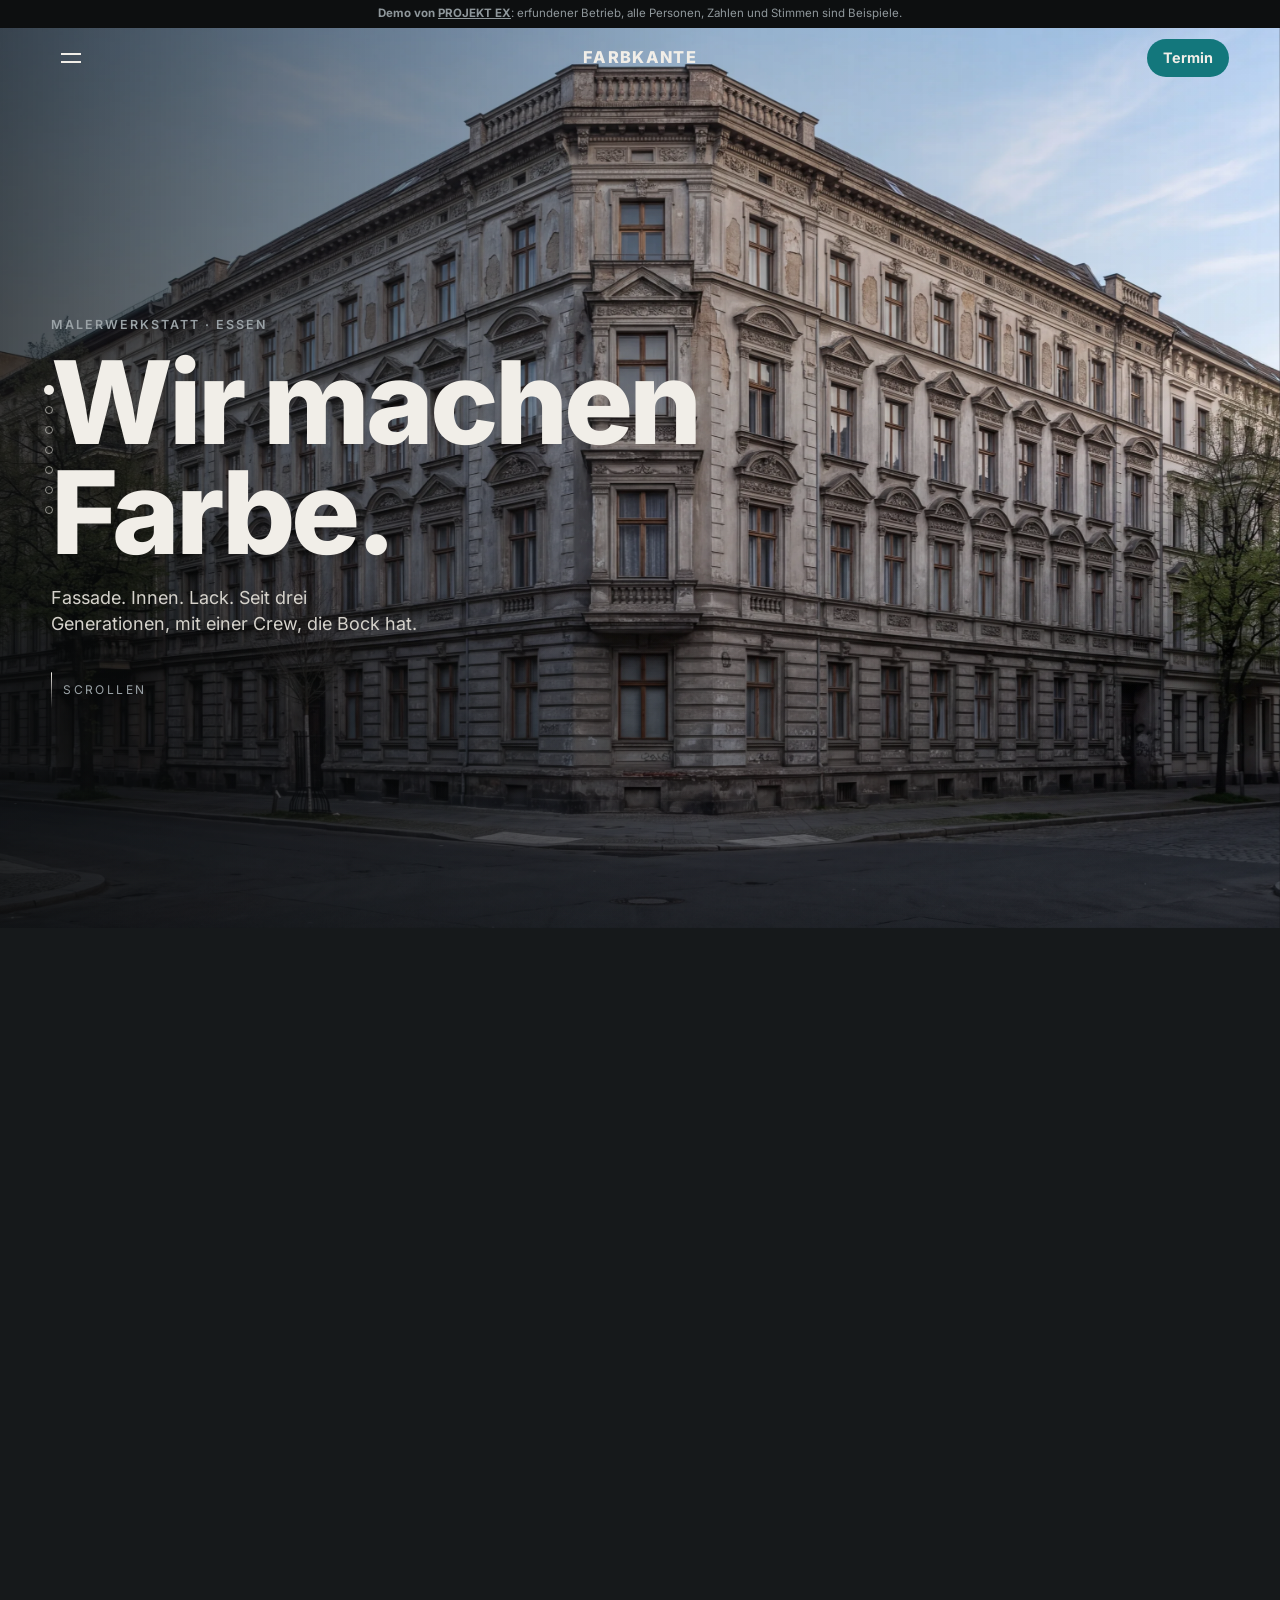
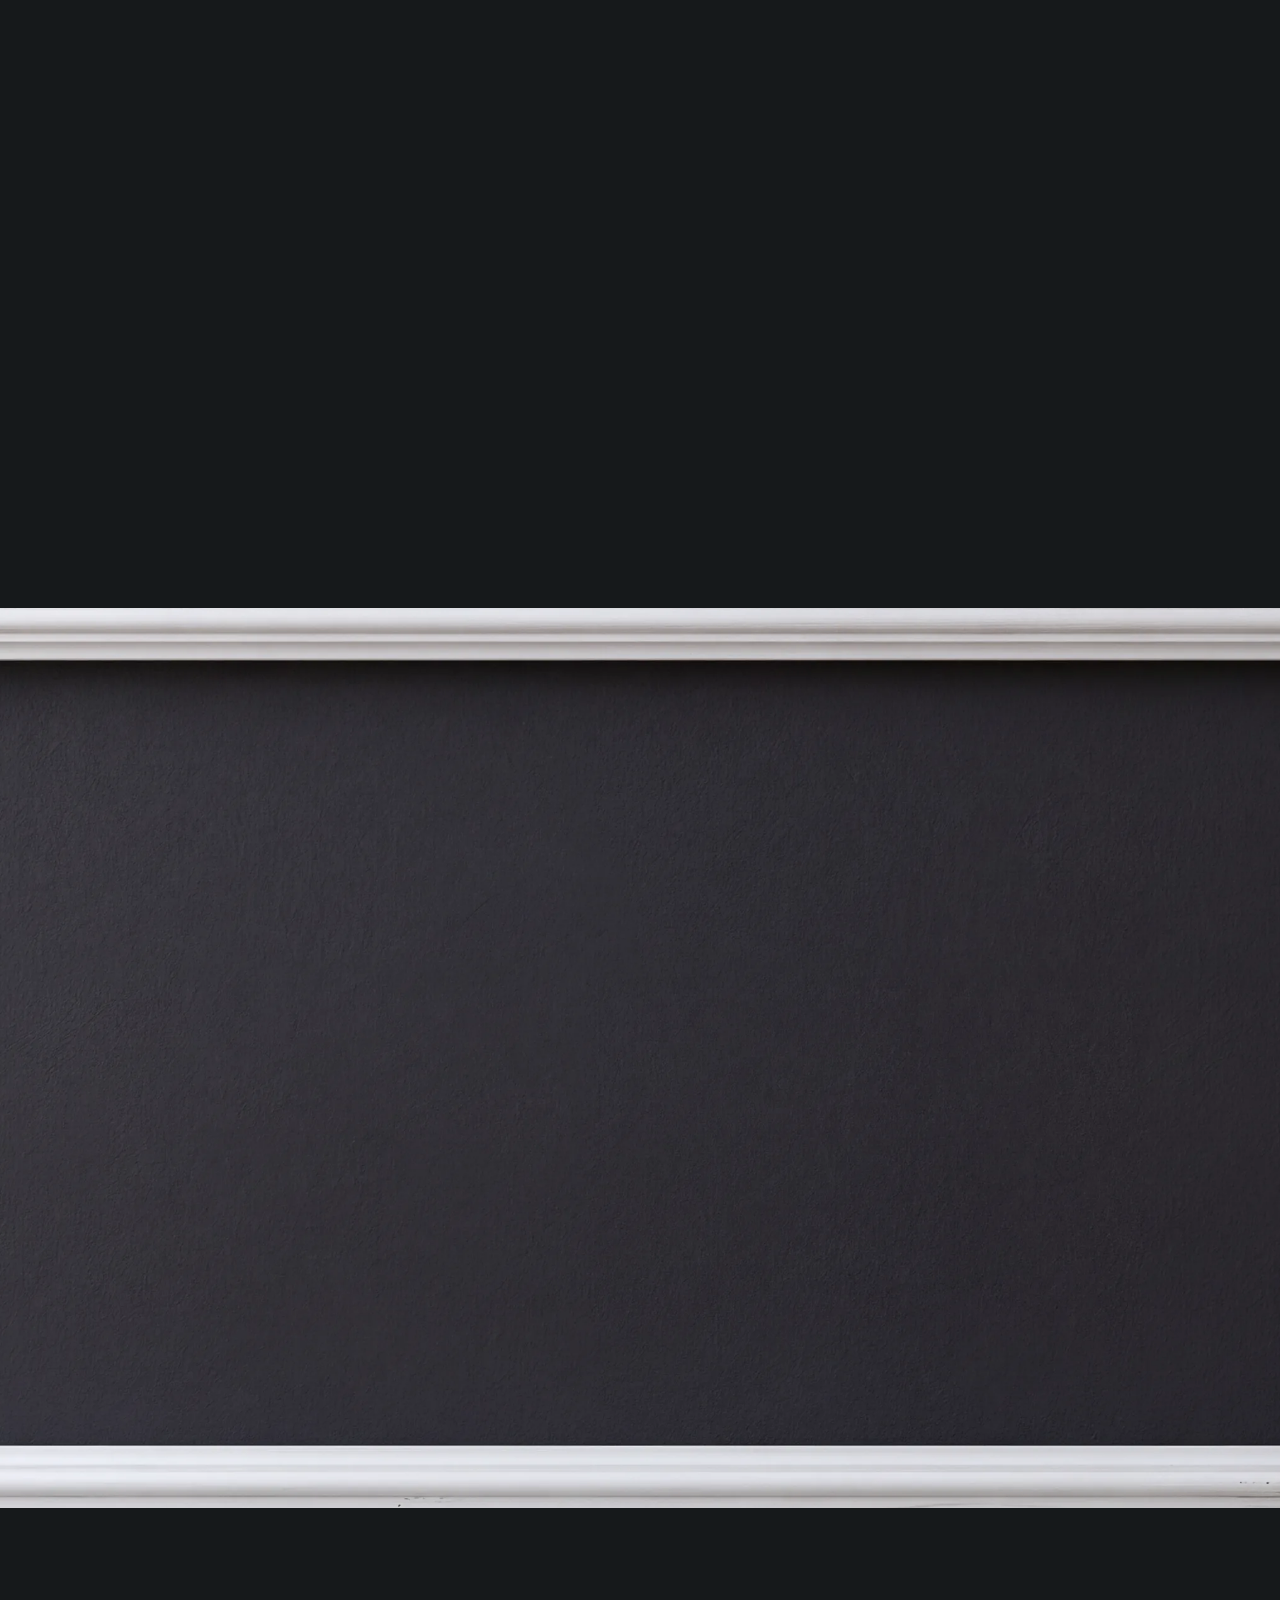
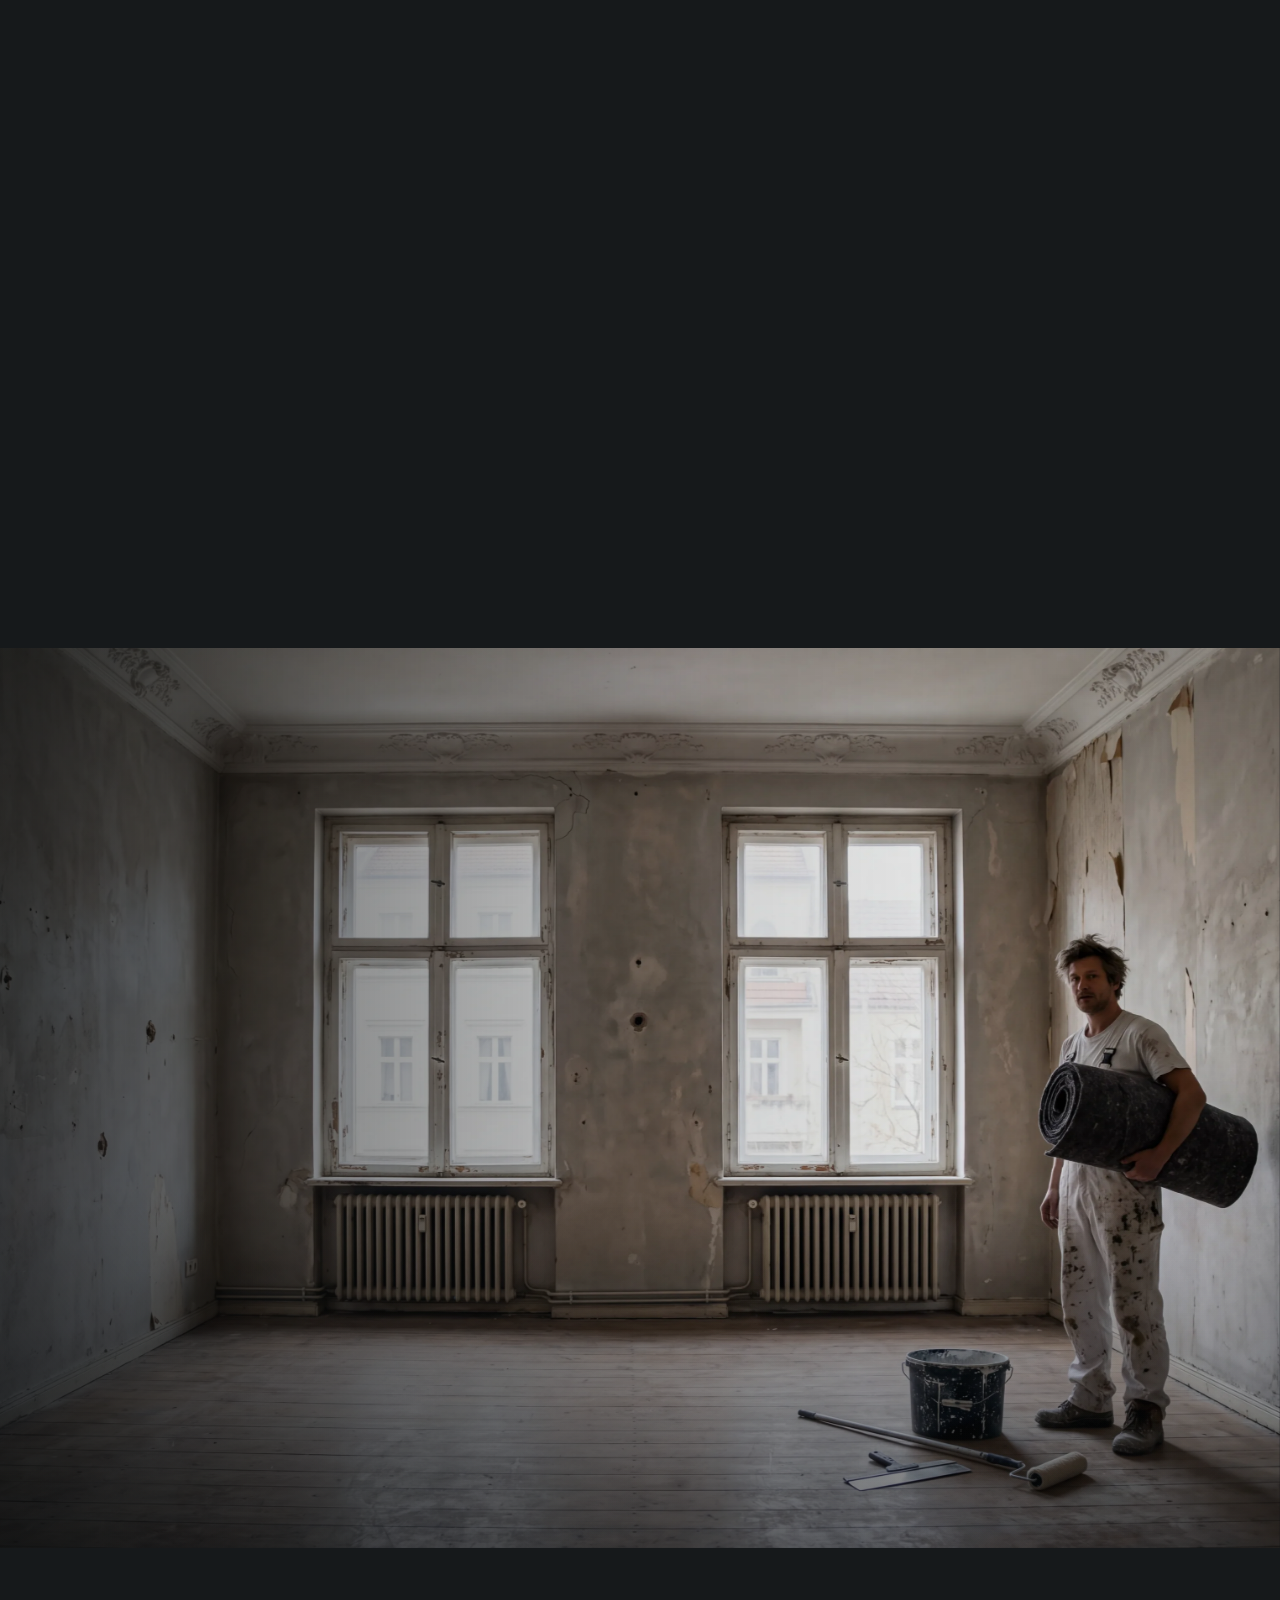
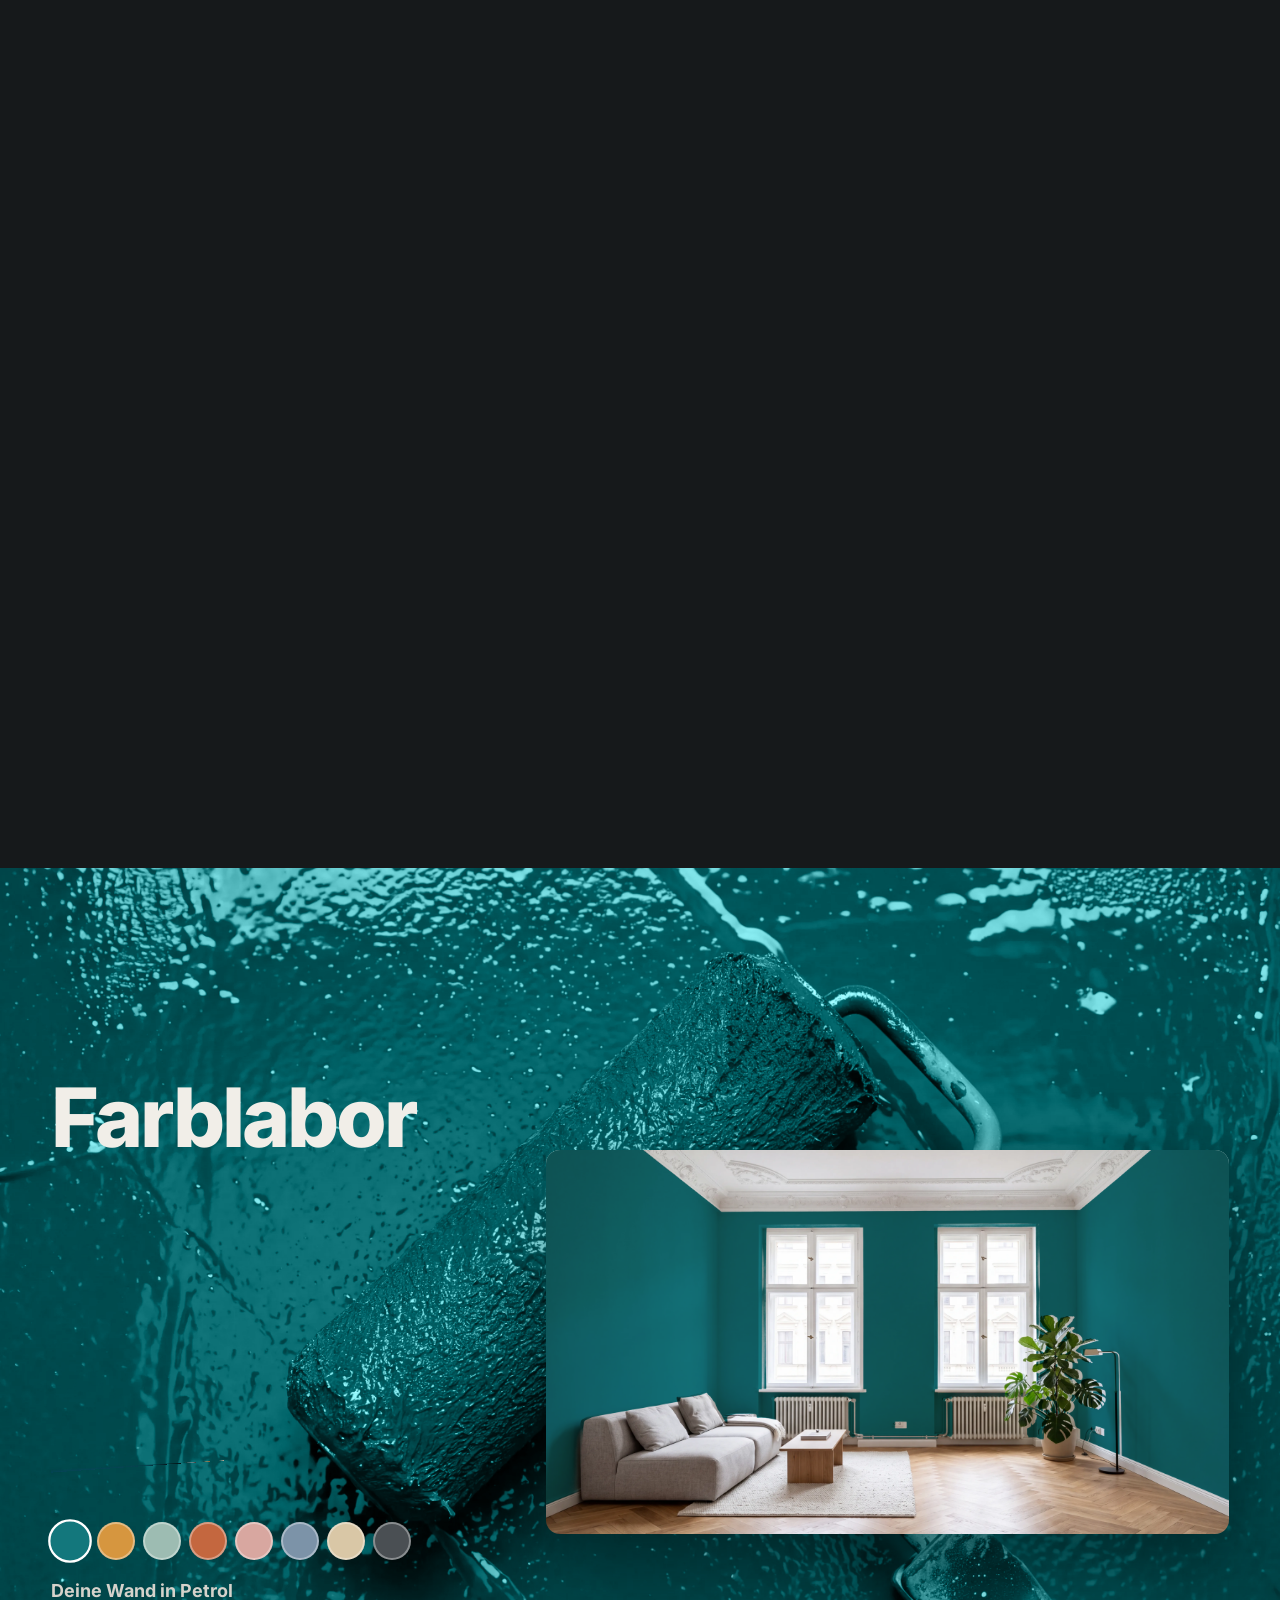
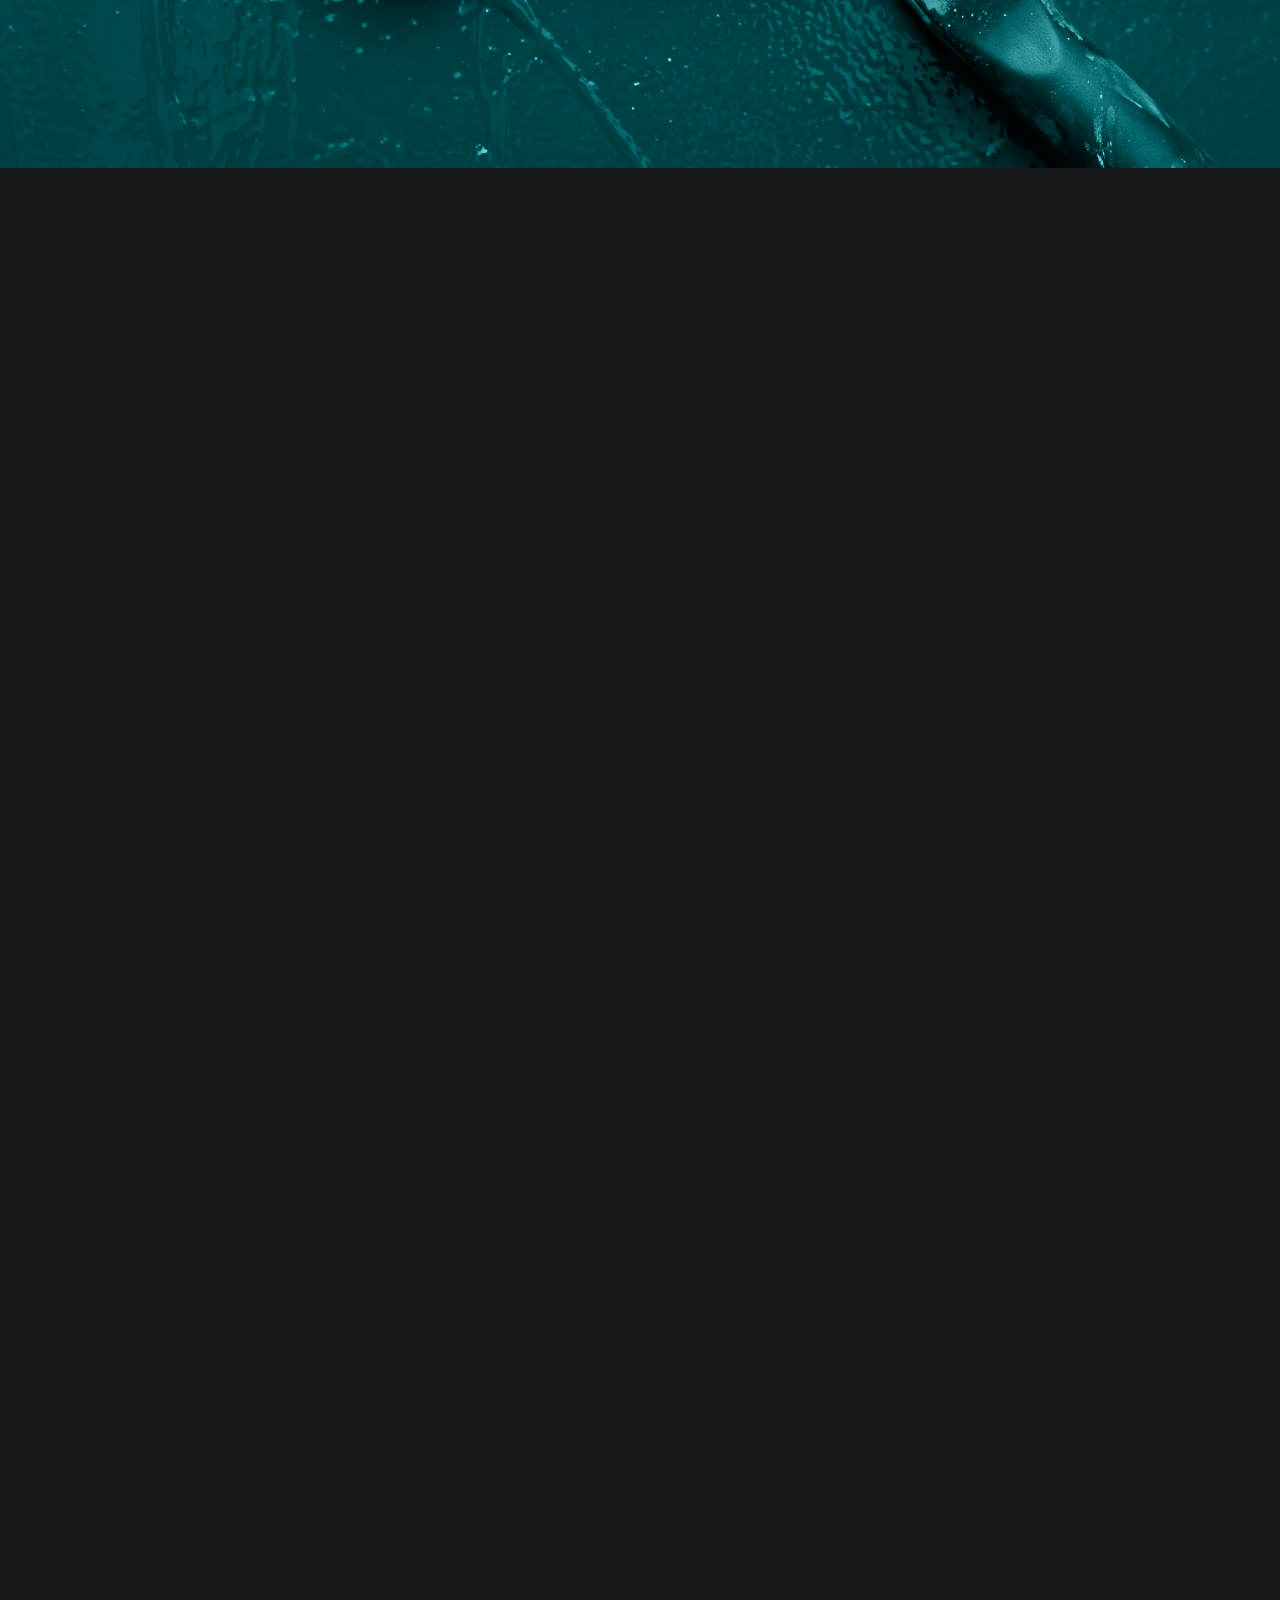
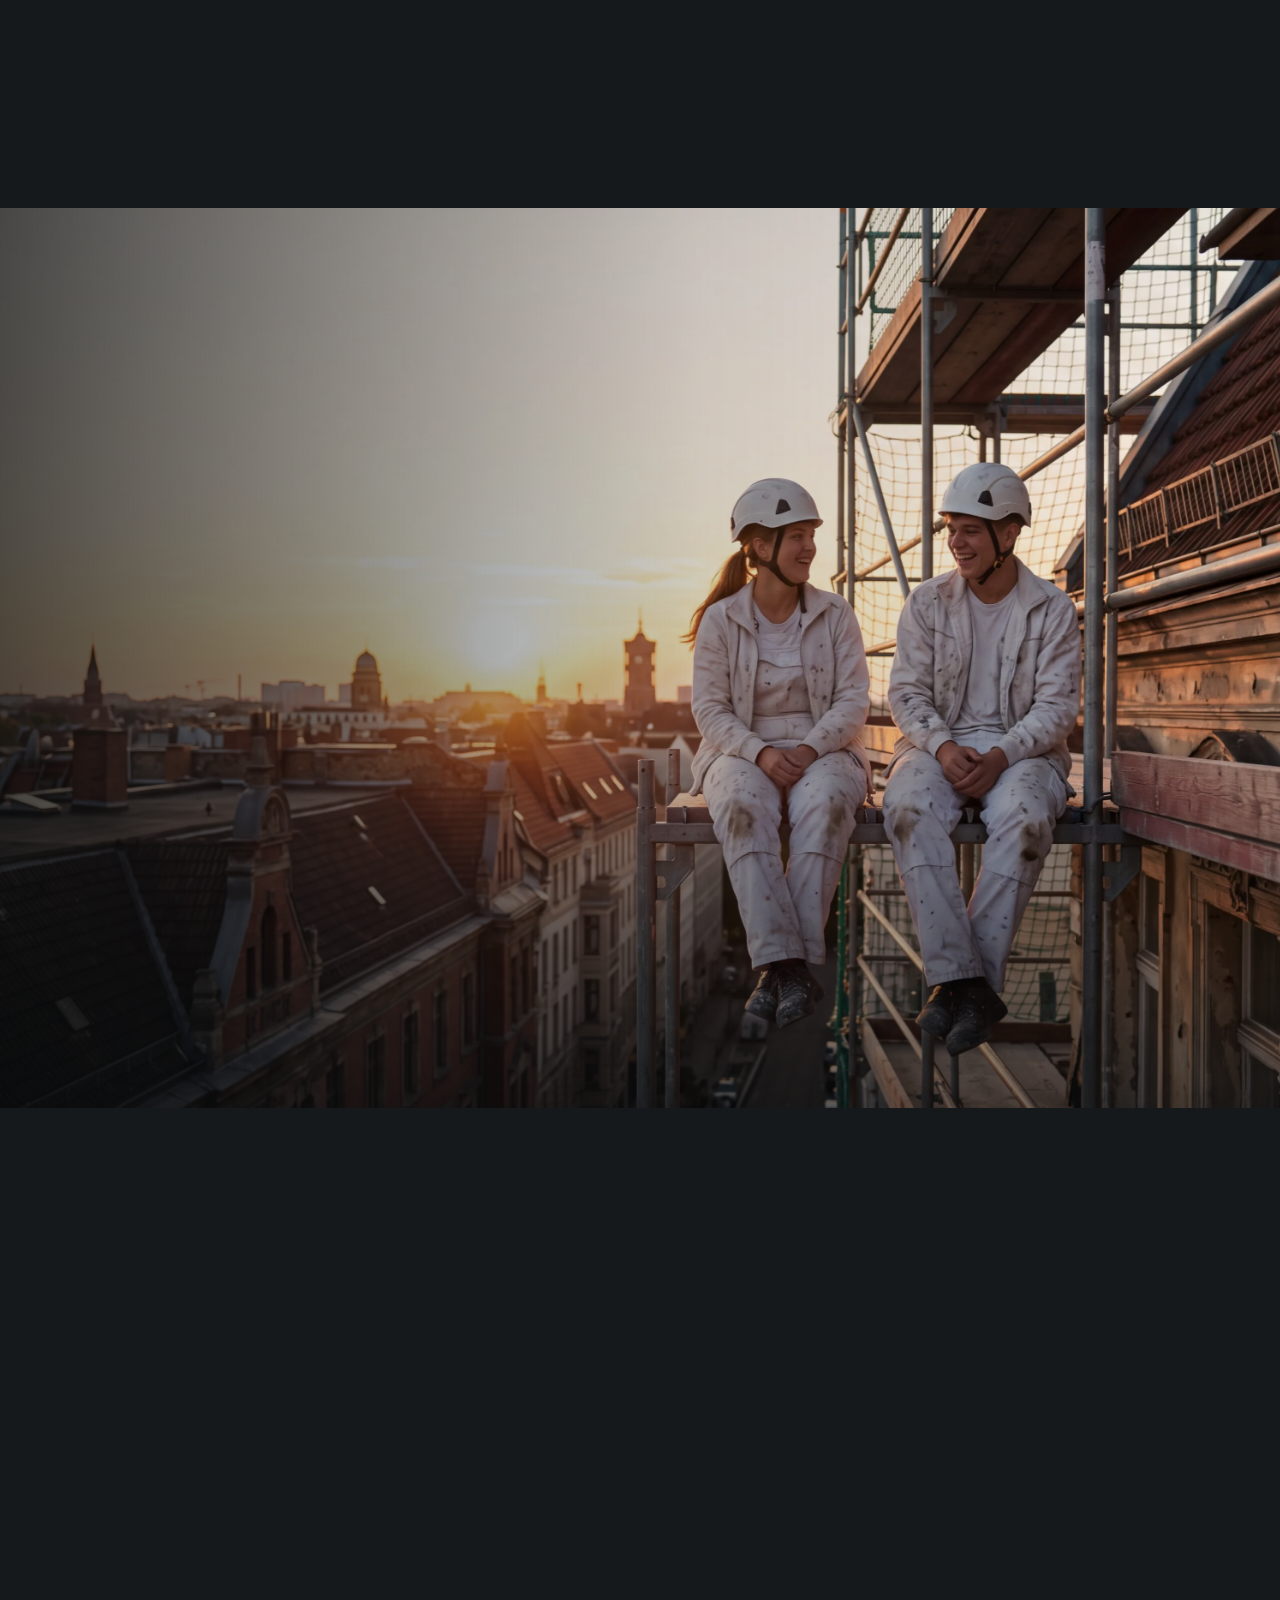
==== commit 9d7c7d6e: "Fassade/Raum: Standbilder = neue Startbilder (Vorher-Zustand) Co-Authored-By: Claude Opus 5.5 <norep" ====
--- a/site/index.html
+++ b/site/index.html
@@ -7,8 +7,8 @@
 <meta name="description" content="Demo von PROJEKT EX: Website für einen erfundenen Maler- und Lackiererbetrieb.">
 <meta name="theme-color" content="#16191b">
 <link rel="icon" href="data:image/svg+xml,%3Csvg xmlns='http://www.w3.org/2000/svg' viewBox='0 0 64 64'%3E%3Crect width='64' height='64' rx='14' fill='%2316191b'/%3E%3Crect x='10' y='22' width='38' height='16' rx='4' fill='%23138086'/%3E%3Cpath d='M48 30h6v14H36v8' fill='none' stroke='%23e9e6df' stroke-width='4'/%3E%3C/svg%3E">
-<link rel="stylesheet" href="assets/css/style.css?v=1795150865">
-<script>try{fetch('version.txt?'+Date.now(),{cache:'no-store'}).then(function(r){return r.ok?r.text():''}).then(function(v){v=v.trim();if(v&&v!=='1795150865'&&location.search.indexOf('v='+v)<0){var u=new URL(location.href);u.searchParams.set('v',v);location.replace(u.href)}}).catch(function(){})}catch(e){}</script>
+<link rel="stylesheet" href="assets/css/style.css?v=1795152822">
+<script>try{fetch('version.txt?'+Date.now(),{cache:'no-store'}).then(function(r){return r.ok?r.text():''}).then(function(v){v=v.trim();if(v&&v!=='1795152822'&&location.search.indexOf('v='+v)<0){var u=new URL(location.href);u.searchParams.set('v',v);location.replace(u.href)}}).catch(function(){})}catch(e){}</script>
 </head>
 <body>
 <div class="demo"><span class="for">So könnte das für <span data-firma></span> aussehen. </span><b>Demo von <a href="https://projektex.de/" rel="noopener">PROJEKT EX</a></b>: erfundener Betrieb, alle Personen, Zahlen und Stimmen sind Beispiele.</div>
@@ -30,7 +30,7 @@
   <div class="stage">
     <div class="media">
       <video class="vid" muted playsinline preload="auto" data-src="assets/vid/fassade"></video>
-      <img class="still" data-img="f1-geruest-netz" alt="Altbau mit Gerüst und Netz in der Dämmerung">
+      <img class="still" data-img="f0-fassade-vorher" alt="Alter grauer Altbau vor der Renovierung, noch ohne Gerüst">
     </div>
     <div class="shade"></div>
     <div class="beat b-hero">
@@ -78,7 +78,7 @@
   <div class="stage">
     <div class="media">
       <video class="vid" muted playsinline preload="auto" data-src="assets/vid/raum"></video>
-      <img class="still" data-img="f4-raum" alt="Maler rollt Petrol auf die Wand eines Altbauzimmers">
+      <img class="still" data-img="f4a-raum-vorher" alt="Altbauzimmer vor der Renovierung, Maler mit Abdeckvlies">
     </div>
     <div class="shade"></div>
     <div class="beat b-1"><p class="kicker">Innen</p><h2>Raum für Raum.</h2></div>
@@ -222,7 +222,7 @@
 </dialog>
 <div class="toast" role="status" hidden></div>
 
-<script src="assets/js/img.js?v=1795150865"></script>
-<script src="assets/js/app.js?v=1795150865"></script>
+<script src="assets/js/img.js?v=1795152822"></script>
+<script src="assets/js/app.js?v=1795152822"></script>
 </body>
 </html>
